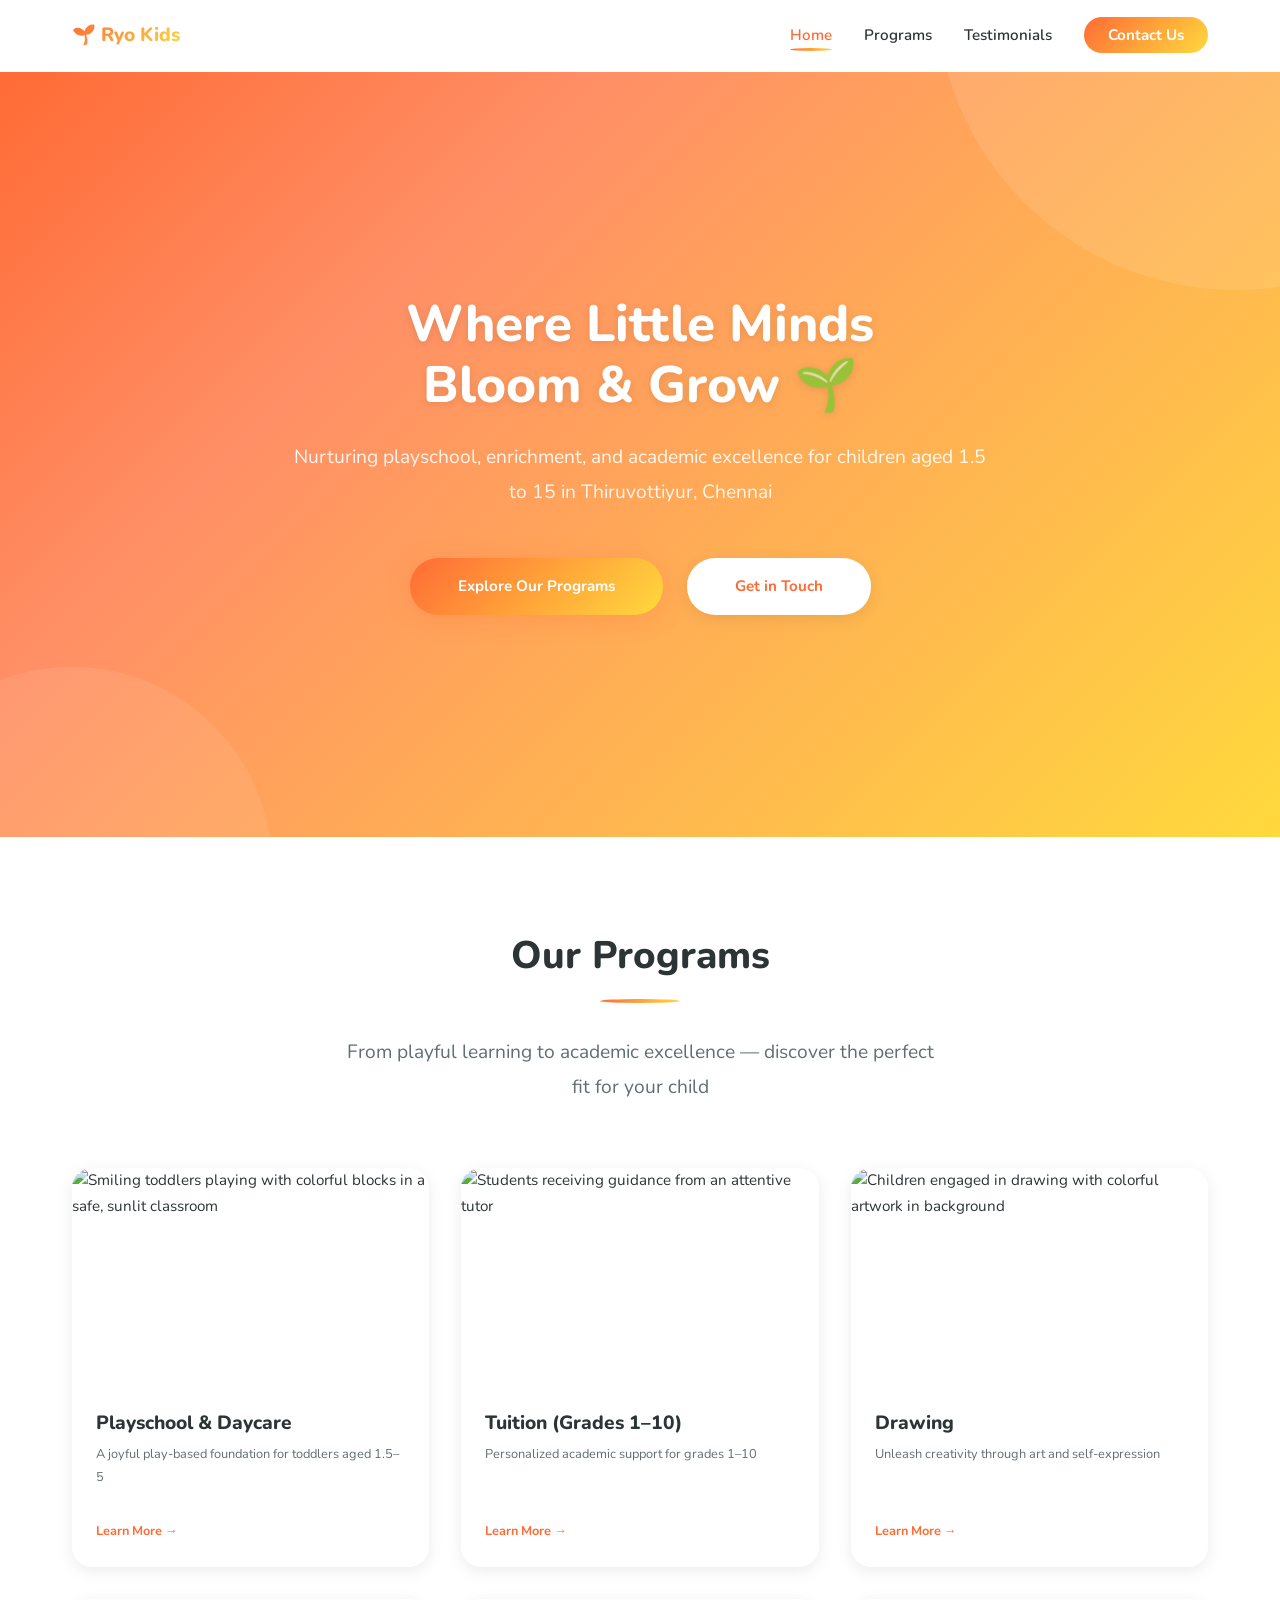
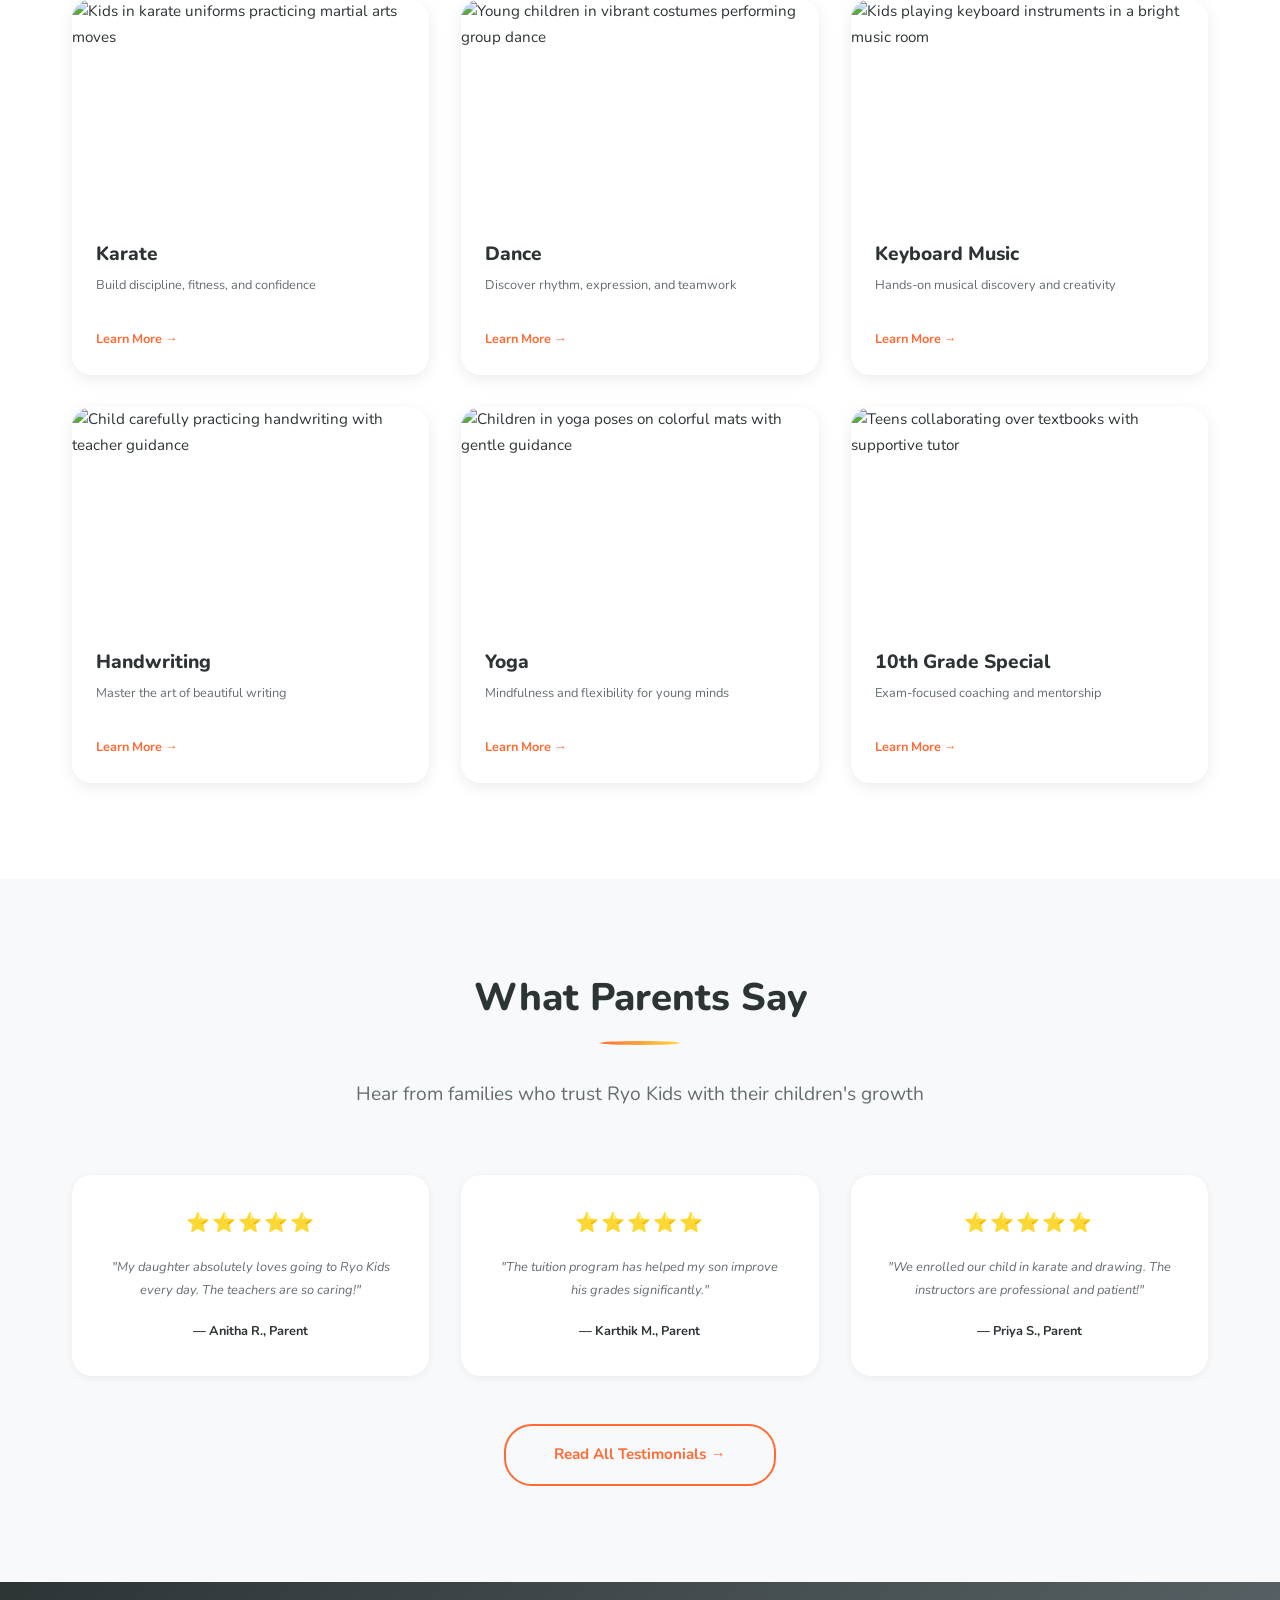
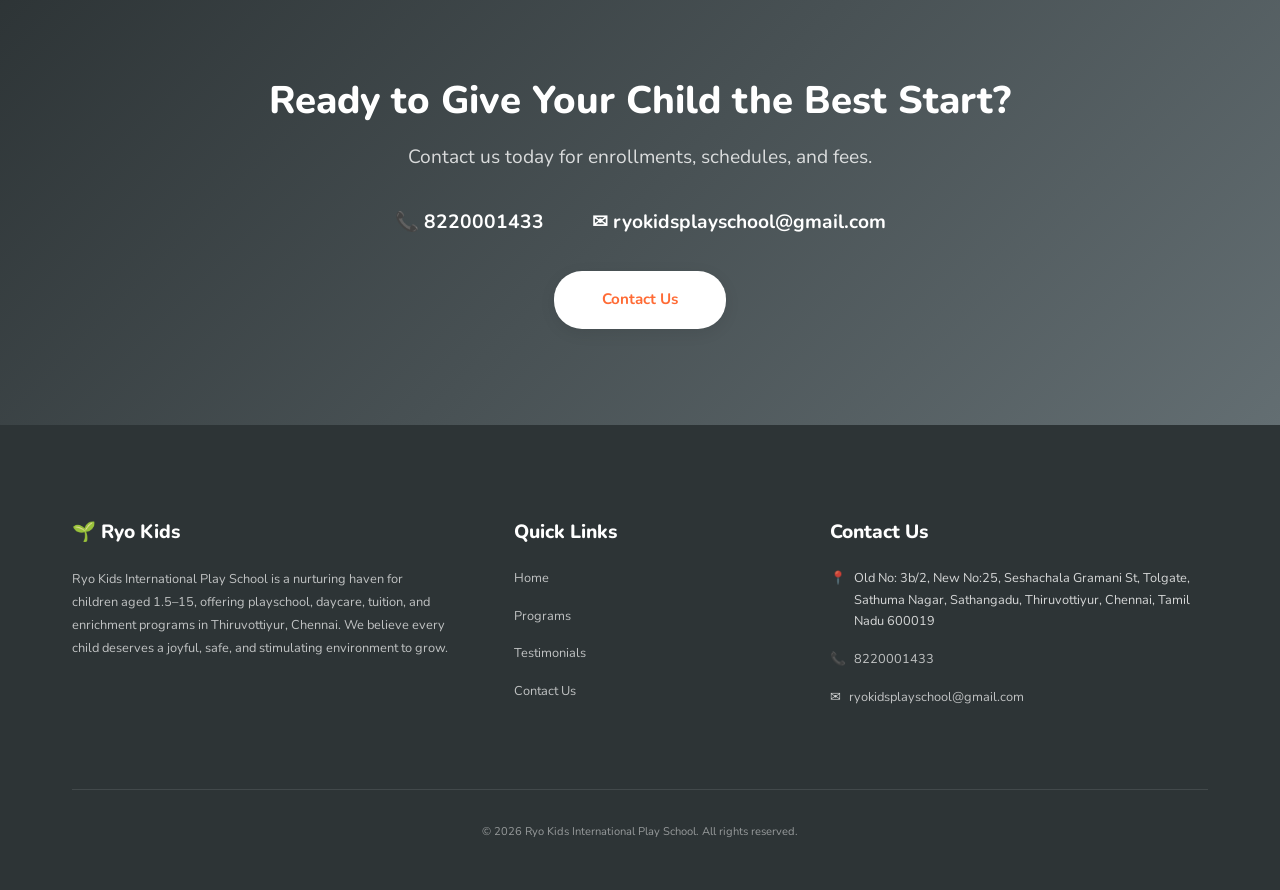
==== index.html @ 6f573a0b "feat(phase-1): foundation and design system - index.css: complete design system with 40+ CSS variabl" ====
<!DOCTYPE html>
<html lang="en">
<head>
  <meta charset="UTF-8">
  <meta name="viewport" content="width=device-width, initial-scale=1.0">
  <title>Ryo Kids International Play School | Playschool & Enrichment Center Chennai</title>
  <meta name="description" content="Ryo Kids International Play School offers nurturing playschool, daycare, tuition, and extracurricular programs for children aged 1.5–15 in Thiruvottiyur, Chennai. Enroll today!">
  <meta name="keywords" content="playschool Chennai, daycare Thiruvottiyur, tuition Chennai, enrichment center Chennai, kids activities Chennai, karate for kids, dance classes Chennai, yoga for children">
  <meta name="author" content="Ryo Kids International Play School">
  <meta name="robots" content="index, follow">
  <link rel="canonical" href="http://ryokidsplayschool.com/">

  <!-- Open Graph -->
  <meta property="og:title" content="Ryo Kids International Play School | Playschool & Enrichment Center Chennai">
  <meta property="og:description" content="Nurturing playschool, daycare, tuition, and extracurricular programs for children aged 1.5–15 in Thiruvottiyur, Chennai.">
  <meta property="og:type" content="website">
  <meta property="og:url" content="http://ryokidsplayschool.com/">
  <meta property="og:image" content="http://ryokidsplayschool.com/images/playschool.webp">

  <!-- Twitter Card -->
  <meta name="twitter:card" content="summary_large_image">
  <meta name="twitter:title" content="Ryo Kids International Play School">
  <meta name="twitter:description" content="Playschool, daycare, tuition & enrichment programs in Thiruvottiyur, Chennai.">

  <!-- Google Fonts -->
  <link rel="preconnect" href="https://fonts.googleapis.com">
  <link rel="preconnect" href="https://fonts.gstatic.com" crossorigin>
  <link href="https://fonts.googleapis.com/css2?family=Nunito:wght@400;600;700;800&display=swap" rel="stylesheet">

  <!-- Favicon -->
  <link rel="icon" type="image/x-icon" href="images/favicon.ico">

  <!-- Styles -->
  <link rel="stylesheet" href="index.css">

  <!-- Google Analytics — Replace G-XXXXXXXXXX with your GA4 measurement ID -->
  <script async src="https://www.googletagmanager.com/gtag/js?id=G-XXXXXXXXXX"></script>
  <script>
    window.dataLayer = window.dataLayer || [];
    function gtag(){dataLayer.push(arguments);}
    gtag('js', new Date());
    gtag('config', 'G-XXXXXXXXXX');
  </script>
</head>
<body>
  <!-- Header -->
  <header class="header" id="header">
    <nav class="nav container" aria-label="Main navigation">
      <a class="nav-logo" href="index.html">
        <span class="logo-text">🌱 Ryo Kids</span>
      </a>
      <ul class="nav-links" id="nav-links">
        <li><a href="index.html" class="active">Home</a></li>
        <li><a href="programs.html">Programs</a></li>
        <li><a href="testimonials.html">Testimonials</a></li>
        <li><a href="contact.html" class="nav-cta">Contact Us</a></li>
      </ul>
      <button class="nav-toggle" id="nav-toggle" aria-label="Toggle navigation" aria-expanded="false">☰</button>
    </nav>
    <div class="nav-overlay" id="nav-overlay"></div>
  </header>

  <main>
    <!-- Hero Section -->
    <section class="hero" id="hero">
      <div class="container hero-content">
        <h1>Where Little Minds<br>Bloom & Grow 🌱</h1>
        <p>Nurturing playschool, enrichment, and academic excellence for children aged 1.5 to 15 in Thiruvottiyur, Chennai</p>
        <div class="hero-buttons">
          <a class="btn-primary" href="programs.html" id="hero-cta-programs">Explore Our Programs</a>
          <a class="btn-white" href="contact.html" id="hero-cta-contact">Get in Touch</a>
        </div>
      </div>
    </section>

    <!-- Programs Overview Grid -->
    <section class="section" id="programs-overview">
      <div class="container">
        <h2 class="section-title">Our Programs</h2>
        <p class="section-subtitle">From playful learning to academic excellence — discover the perfect fit for your child</p>

        <div class="programs-grid">
          <!-- Card 1: Playschool & Daycare -->
          <a class="program-card card animate-in" href="programs.html#playschool" id="card-playschool">
            <img src="images/playschool.webp" alt="Smiling toddlers playing with colorful blocks in a safe, sunlit classroom" loading="lazy">
            <div class="program-card-content">
              <h3>Playschool & Daycare</h3>
              <p>A joyful play-based foundation for toddlers aged 1.5–5</p>
              <span class="card-link">Learn More →</span>
            </div>
          </a>

          <!-- Card 2: Tuition -->
          <a class="program-card card animate-in" href="programs.html#tuition" id="card-tuition">
            <img src="images/tuition.webp" alt="Students receiving guidance from an attentive tutor" loading="lazy">
            <div class="program-card-content">
              <h3>Tuition (Grades 1–10)</h3>
              <p>Personalized academic support for grades 1–10</p>
              <span class="card-link">Learn More →</span>
            </div>
          </a>

          <!-- Card 3: Drawing -->
          <a class="program-card card animate-in" href="programs.html#drawing" id="card-drawing">
            <img src="images/drawing.webp" alt="Children engaged in drawing with colorful artwork in background" loading="lazy">
            <div class="program-card-content">
              <h3>Drawing</h3>
              <p>Unleash creativity through art and self-expression</p>
              <span class="card-link">Learn More →</span>
            </div>
          </a>

          <!-- Card 4: Karate -->
          <a class="program-card card animate-in" href="programs.html#karate" id="card-karate">
            <img src="images/karate.webp" alt="Kids in karate uniforms practicing martial arts moves" loading="lazy">
            <div class="program-card-content">
              <h3>Karate</h3>
              <p>Build discipline, fitness, and confidence</p>
              <span class="card-link">Learn More →</span>
            </div>
          </a>

          <!-- Card 5: Dance -->
          <a class="program-card card animate-in" href="programs.html#dance" id="card-dance">
            <img src="images/dance.webp" alt="Young children in vibrant costumes performing group dance" loading="lazy">
            <div class="program-card-content">
              <h3>Dance</h3>
              <p>Discover rhythm, expression, and teamwork</p>
              <span class="card-link">Learn More →</span>
            </div>
          </a>

          <!-- Card 6: Keyboard Music -->
          <a class="program-card card animate-in" href="programs.html#keyboard" id="card-keyboard">
            <img src="images/keyboard.webp" alt="Kids playing keyboard instruments in a bright music room" loading="lazy">
            <div class="program-card-content">
              <h3>Keyboard Music</h3>
              <p>Hands-on musical discovery and creativity</p>
              <span class="card-link">Learn More →</span>
            </div>
          </a>

          <!-- Card 7: Handwriting -->
          <a class="program-card card animate-in" href="programs.html#handwriting" id="card-handwriting">
            <img src="images/handwriting.webp" alt="Child carefully practicing handwriting with teacher guidance" loading="lazy">
            <div class="program-card-content">
              <h3>Handwriting</h3>
              <p>Master the art of beautiful writing</p>
              <span class="card-link">Learn More →</span>
            </div>
          </a>

          <!-- Card 8: Yoga -->
          <a class="program-card card animate-in" href="programs.html#yoga" id="card-yoga">
            <img src="images/yoga.webp" alt="Children in yoga poses on colorful mats with gentle guidance" loading="lazy">
            <div class="program-card-content">
              <h3>Yoga</h3>
              <p>Mindfulness and flexibility for young minds</p>
              <span class="card-link">Learn More →</span>
            </div>
          </a>

          <!-- Card 9: 10th Grade Special -->
          <a class="program-card card animate-in" href="programs.html#tenth-grade" id="card-tenth-grade">
            <img src="images/tenth_grade.webp" alt="Teens collaborating over textbooks with supportive tutor" loading="lazy">
            <div class="program-card-content">
              <h3>10th Grade Special</h3>
              <p>Exam-focused coaching and mentorship</p>
              <span class="card-link">Learn More →</span>
            </div>
          </a>
        </div>
      </div>
    </section>

    <!-- Testimonial Teaser -->
    <section class="section testimonial-teaser" id="testimonial-teaser">
      <div class="container">
        <h2 class="section-title">What Parents Say</h2>
        <p class="section-subtitle">Hear from families who trust Ryo Kids with their children's growth</p>

        <div class="testimonial-teaser-grid">
          <div class="teaser-card animate-in">
            <div class="testimonial-stars">⭐⭐⭐⭐⭐</div>
            <p>"My daughter absolutely loves going to Ryo Kids every day. The teachers are so caring!"</p>
            <strong>— Anitha R., Parent</strong>
          </div>

          <div class="teaser-card animate-in">
            <div class="testimonial-stars">⭐⭐⭐⭐⭐</div>
            <p>"The tuition program has helped my son improve his grades significantly."</p>
            <strong>— Karthik M., Parent</strong>
          </div>

          <div class="teaser-card animate-in">
            <div class="testimonial-stars">⭐⭐⭐⭐⭐</div>
            <p>"We enrolled our child in karate and drawing. The instructors are professional and patient!"</p>
            <strong>— Priya S., Parent</strong>
          </div>
        </div>

        <div class="text-center">
          <a class="btn-secondary" href="testimonials.html" id="testimonials-cta">Read All Testimonials →</a>
        </div>
      </div>
    </section>

    <!-- Contact CTA Strip -->
    <section class="section contact-cta" id="contact-cta">
      <div class="container">
        <h2>Ready to Give Your Child the Best Start?</h2>
        <p>Contact us today for enrollments, schedules, and fees.</p>
        <div class="contact-cta-links">
          <a href="tel:8220001433" id="cta-phone">📞 8220001433</a>
          <a href="mailto:ryokidsplayschool@gmail.com" id="cta-email">✉ ryokidsplayschool@gmail.com</a>
        </div>
        <a class="btn-white" href="contact.html" id="cta-contact-btn">Contact Us</a>
      </div>
    </section>
  </main>

  <!-- Footer -->
  <footer class="footer" id="footer">
    <div class="container">
      <div class="footer-grid">
        <!-- About -->
        <div>
          <h4>🌱 Ryo Kids</h4>
          <p>Ryo Kids International Play School is a nurturing haven for children aged 1.5–15, offering playschool, daycare, tuition, and enrichment programs in Thiruvottiyur, Chennai. We believe every child deserves a joyful, safe, and stimulating environment to grow.</p>
        </div>

        <!-- Quick Links -->
        <div>
          <h4>Quick Links</h4>
          <div class="footer-links">
            <a href="index.html">Home</a>
            <a href="programs.html">Programs</a>
            <a href="testimonials.html">Testimonials</a>
            <a href="contact.html">Contact Us</a>
          </div>
        </div>

        <!-- Contact Info -->
        <div>
          <h4>Contact Us</h4>
          <div class="footer-contact-item">
            <span>📍</span>
            <span>Old No: 3b/2, New No:25, Seshachala Gramani St, Tolgate, Sathuma Nagar, Sathangadu, Thiruvottiyur, Chennai, Tamil Nadu 600019</span>
          </div>
          <div class="footer-contact-item">
            <span>📞</span>
            <a href="tel:8220001433">8220001433</a>
          </div>
          <div class="footer-contact-item">
            <span>✉</span>
            <a href="mailto:ryokidsplayschool@gmail.com">ryokidsplayschool@gmail.com</a>
          </div>
        </div>
      </div>

      <div class="footer-bottom">
        <p>© 2026 Ryo Kids International Play School. All rights reserved.</p>
      </div>
    </div>
  </footer>

  <!-- Back to Top -->
  <button class="back-to-top" id="back-to-top" aria-label="Back to top">↑</button>

  <!-- Scripts -->
  <script src="script.js"></script>
</body>
</html>
---- index.css ----
/* ============================================
   RYO KIDS INTERNATIONAL PLAY SCHOOL
   Design System & Global Styles
   ============================================ */

/* ---------- CSS Reset ---------- */
*, *::before, *::after {
  box-sizing: border-box;
  margin: 0;
  padding: 0;
}

html {
  scroll-behavior: smooth;
  scroll-padding-top: 80px;
}

/* ---------- Design Tokens ---------- */
:root {
  /* Primary Colors */
  --color-primary: #FF6B35;
  --color-primary-dark: #E55A2B;
  --color-primary-light: #FF8F66;
  --color-secondary: #4ECDC4;
  --color-secondary-dark: #3DBDB5;
  --color-secondary-light: #7EDDD7;
  --color-accent: #7B68EE;
  --color-accent-light: #9D8FF2;

  /* Supporting Colors */
  --color-yellow: #FFD93D;
  --color-yellow-light: #FFF3B0;
  --color-green: #2ECC71;
  --color-green-light: #A3E4C1;
  --color-pink: #FF6B8A;
  --color-pink-light: #FFB3C6;

  /* Neutrals */
  --color-dark: #2D3436;
  --color-dark-soft: #636E72;
  --color-gray: #B2BEC3;
  --color-gray-light: #DFE6E9;
  --color-light: #F8F9FA;
  --color-white: #FFFFFF;

  /* Gradients */
  --gradient-primary: linear-gradient(135deg, #FF6B35 0%, #FFD93D 100%);
  --gradient-secondary: linear-gradient(135deg, #4ECDC4 0%, #7B68EE 100%);
  --gradient-hero: linear-gradient(135deg, #FF6B35 0%, #FF8F66 30%, #FFD93D 100%);
  --gradient-cta: linear-gradient(135deg, #4ECDC4 0%, #2ECC71 100%);
  --gradient-dark: linear-gradient(135deg, #2D3436 0%, #636E72 100%);

  /* Typography */
  --font-primary: 'Nunito', sans-serif;
  --fs-xs: clamp(0.7rem, 0.8vw, 0.8rem);
  --fs-sm: clamp(0.8rem, 0.9vw, 0.9rem);
  --fs-base: clamp(0.95rem, 1vw, 1.05rem);
  --fs-md: clamp(1.05rem, 1.15vw, 1.15rem);
  --fs-lg: clamp(1.2rem, 1.5vw, 1.35rem);
  --fs-xl: clamp(1.4rem, 2vw, 1.75rem);
  --fs-2xl: clamp(1.75rem, 2.5vw, 2.25rem);
  --fs-3xl: clamp(2rem, 3vw, 2.75rem);
  --fs-4xl: clamp(2.5rem, 4vw, 3.5rem);

  /* Spacing */
  --space-xs: 0.25rem;
  --space-sm: 0.5rem;
  --space-md: 1rem;
  --space-lg: 1.5rem;
  --space-xl: 2rem;
  --space-2xl: 3rem;
  --space-3xl: 4rem;
  --space-4xl: 6rem;

  /* Border Radius */
  --radius-sm: 6px;
  --radius-md: 12px;
  --radius-lg: 20px;
  --radius-xl: 28px;
  --radius-full: 50%;

  /* Shadows */
  --shadow-sm: 0 2px 8px rgba(0,0,0,0.06);
  --shadow-md: 0 4px 16px rgba(0,0,0,0.08);
  --shadow-lg: 0 8px 32px rgba(0,0,0,0.1);
  --shadow-xl: 0 16px 48px rgba(0,0,0,0.12);
  --shadow-glow: 0 4px 24px rgba(255,107,53,0.25);

  /* Transitions */
  --transition-fast: 0.2s ease;
  --transition-normal: 0.3s ease;
  --transition-slow: 0.5s ease;
  --transition-bounce: 0.4s cubic-bezier(0.34, 1.56, 0.64, 1);

  /* Layout */
  --max-width: 1200px;
  --header-height: 72px;
}

/* ---------- Base Styles ---------- */
body {
  font-family: var(--font-primary);
  font-size: var(--fs-base);
  color: var(--color-dark);
  background-color: var(--color-white);
  line-height: 1.7;
  -webkit-font-smoothing: antialiased;
  -moz-osx-font-smoothing: grayscale;
  overflow-x: hidden;
}

h1, h2, h3, h4, h5, h6 {
  font-weight: 800;
  line-height: 1.2;
  color: var(--color-dark);
  margin-bottom: var(--space-md);
}

h1 { font-size: var(--fs-4xl); }
h2 { font-size: var(--fs-3xl); }
h3 { font-size: var(--fs-2xl); }
h4 { font-size: var(--fs-xl); }
h5 { font-size: var(--fs-lg); }
h6 { font-size: var(--fs-md); }

p {
  margin-bottom: var(--space-md);
  color: var(--color-dark-soft);
  line-height: 1.8;
}

a {
  color: var(--color-primary);
  text-decoration: none;
  transition: color var(--transition-fast);
}

a:hover {
  color: var(--color-primary-dark);
}

img {
  max-width: 100%;
  height: auto;
  display: block;
}

ul, ol {
  list-style: none;
}

/* ---------- Layout Utilities ---------- */
.container {
  max-width: var(--max-width);
  margin: 0 auto;
  padding: 0 var(--space-xl);
}

.section {
  padding: var(--space-4xl) 0;
}

.section-alt {
  background-color: var(--color-light);
}

.grid {
  display: grid;
  gap: var(--space-xl);
}

.flex-center {
  display: flex;
  align-items: center;
  justify-content: center;
}

.flex-between {
  display: flex;
  align-items: center;
  justify-content: space-between;
}

.flex-column {
  display: flex;
  flex-direction: column;
}

.text-center {
  text-align: center;
}

/* ---------- Section Title ---------- */
.section-title {
  font-size: var(--fs-3xl);
  text-align: center;
  margin-bottom: var(--space-3xl);
  position: relative;
  padding-bottom: var(--space-lg);
}

.section-title::after {
  content: '';
  position: absolute;
  bottom: 0;
  left: 50%;
  transform: translateX(-50%);
  width: 80px;
  height: 4px;
  background: var(--gradient-primary);
  border-radius: var(--radius-full);
}

.section-subtitle {
  text-align: center;
  font-size: var(--fs-lg);
  color: var(--color-dark-soft);
  max-width: 600px;
  margin: calc(-1 * var(--space-xl)) auto var(--space-3xl);
}

/* ---------- Buttons ---------- */
.btn-primary {
  display: inline-flex;
  align-items: center;
  gap: var(--space-sm);
  padding: var(--space-md) var(--space-2xl);
  background: var(--gradient-primary);
  color: var(--color-white);
  font-family: var(--font-primary);
  font-size: var(--fs-base);
  font-weight: 700;
  border: none;
  border-radius: var(--radius-xl);
  cursor: pointer;
  transition: all var(--transition-normal);
  box-shadow: var(--shadow-glow);
  text-decoration: none;
}

.btn-primary:hover {
  transform: translateY(-2px);
  box-shadow: 0 8px 32px rgba(255,107,53,0.35);
  color: var(--color-white);
}

.btn-primary:active {
  transform: translateY(0);
}

.btn-secondary {
  display: inline-flex;
  align-items: center;
  gap: var(--space-sm);
  padding: var(--space-md) var(--space-2xl);
  background: transparent;
  color: var(--color-primary);
  font-family: var(--font-primary);
  font-size: var(--fs-base);
  font-weight: 700;
  border: 2px solid var(--color-primary);
  border-radius: var(--radius-xl);
  cursor: pointer;
  transition: all var(--transition-normal);
  text-decoration: none;
}

.btn-secondary:hover {
  background: var(--color-primary);
  color: var(--color-white);
  transform: translateY(-2px);
}

.btn-white {
  display: inline-flex;
  align-items: center;
  gap: var(--space-sm);
  padding: var(--space-md) var(--space-2xl);
  background: var(--color-white);
  color: var(--color-primary);
  font-family: var(--font-primary);
  font-size: var(--fs-base);
  font-weight: 700;
  border: none;
  border-radius: var(--radius-xl);
  cursor: pointer;
  transition: all var(--transition-normal);
  box-shadow: var(--shadow-md);
  text-decoration: none;
}

.btn-white:hover {
  transform: translateY(-2px);
  box-shadow: var(--shadow-lg);
  color: var(--color-primary-dark);
}

/* ---------- Cards ---------- */
.card {
  background: var(--color-white);
  border-radius: var(--radius-lg);
  box-shadow: var(--shadow-md);
  overflow: hidden;
  transition: all var(--transition-normal);
}

.card:hover {
  transform: translateY(-6px);
  box-shadow: var(--shadow-xl);
}

/* ---------- Header / Navbar ---------- */
.header {
  position: fixed;
  top: 0;
  left: 0;
  right: 0;
  height: var(--header-height);
  background: rgba(255,255,255,0.95);
  backdrop-filter: blur(12px);
  -webkit-backdrop-filter: blur(12px);
  z-index: 1000;
  transition: all var(--transition-normal);
  border-bottom: 1px solid transparent;
}

.header.scrolled {
  background: rgba(255,255,255,0.98);
  border-bottom: 1px solid var(--color-gray-light);
  box-shadow: var(--shadow-sm);
}

.nav {
  display: flex;
  align-items: center;
  justify-content: space-between;
  height: 100%;
}

.nav-logo {
  font-size: var(--fs-lg);
  font-weight: 800;
  color: var(--color-dark);
  text-decoration: none;
  display: flex;
  align-items: center;
  gap: var(--space-sm);
  transition: color var(--transition-fast);
}

.nav-logo:hover {
  color: var(--color-primary);
}

.nav-logo img {
  height: 44px;
  width: auto;
}

.nav-logo .logo-text {
  background: var(--gradient-primary);
  -webkit-background-clip: text;
  -webkit-text-fill-color: transparent;
  background-clip: text;
}

.nav-links {
  display: flex;
  align-items: center;
  gap: var(--space-xl);
}

.nav-links a {
  font-size: var(--fs-base);
  font-weight: 600;
  color: var(--color-dark);
  text-decoration: none;
  position: relative;
  padding: var(--space-xs) 0;
  transition: color var(--transition-fast);
}

.nav-links a::after {
  content: '';
  position: absolute;
  bottom: -2px;
  left: 0;
  width: 0;
  height: 3px;
  background: var(--gradient-primary);
  border-radius: var(--radius-full);
  transition: width var(--transition-normal);
}

.nav-links a:hover,
.nav-links a.active {
  color: var(--color-primary);
}

.nav-links a:hover::after,
.nav-links a.active::after {
  width: 100%;
}

.nav-cta {
  padding: var(--space-sm) var(--space-lg) !important;
  background: var(--gradient-primary);
  color: var(--color-white) !important;
  border-radius: var(--radius-xl);
  font-weight: 700 !important;
}

.nav-cta::after {
  display: none !important;
}

.nav-cta:hover {
  color: var(--color-white) !important;
  transform: translateY(-1px);
  box-shadow: var(--shadow-glow);
}

.nav-toggle {
  display: none;
  background: none;
  border: none;
  font-size: 1.8rem;
  color: var(--color-dark);
  cursor: pointer;
  padding: var(--space-sm);
  line-height: 1;
  z-index: 1001;
}

/* ---------- Hero Section ---------- */
.hero {
  margin-top: var(--header-height);
  min-height: 85vh;
  display: flex;
  align-items: center;
  position: relative;
  overflow: hidden;
  background: var(--gradient-hero);
}

.hero::before {
  content: '';
  position: absolute;
  top: -50%;
  right: -20%;
  width: 600px;
  height: 600px;
  border-radius: 50%;
  background: rgba(255,255,255,0.1);
  animation: float 8s ease-in-out infinite;
}

.hero::after {
  content: '';
  position: absolute;
  bottom: -30%;
  left: -10%;
  width: 400px;
  height: 400px;
  border-radius: 50%;
  background: rgba(255,255,255,0.08);
  animation: float 6s ease-in-out infinite reverse;
}

.hero-content {
  position: relative;
  z-index: 1;
  text-align: center;
  padding: var(--space-4xl) 0;
}

.hero h1 {
  color: var(--color-white);
  margin-bottom: var(--space-lg);
  text-shadow: 0 2px 8px rgba(0,0,0,0.1);
}

.hero p {
  color: rgba(255,255,255,0.9);
  font-size: var(--fs-lg);
  max-width: 700px;
  margin: 0 auto var(--space-2xl);
}

.hero-buttons {
  display: flex;
  gap: var(--space-lg);
  justify-content: center;
  flex-wrap: wrap;
}

/* ---------- Programs Grid (Homepage) ---------- */
.programs-grid {
  display: grid;
  grid-template-columns: repeat(3, 1fr);
  gap: var(--space-xl);
}

.program-card {
  text-decoration: none;
  color: inherit;
  display: flex;
  flex-direction: column;
}

.program-card:hover {
  color: inherit;
}

.program-card img {
  width: 100%;
  height: 220px;
  object-fit: cover;
  transition: transform var(--transition-normal);
}

.program-card:hover img {
  transform: scale(1.05);
}

.program-card-content {
  padding: var(--space-lg);
  flex: 1;
  display: flex;
  flex-direction: column;
}

.program-card h3 {
  font-size: var(--fs-lg);
  margin-bottom: var(--space-sm);
  color: var(--color-dark);
}

.program-card p {
  font-size: var(--fs-sm);
  color: var(--color-dark-soft);
  flex: 1;
}

.card-link {
  color: var(--color-primary);
  font-weight: 700;
  font-size: var(--fs-sm);
  display: inline-flex;
  align-items: center;
  gap: var(--space-xs);
  margin-top: var(--space-md);
  transition: gap var(--transition-fast);
}

.program-card:hover .card-link {
  gap: var(--space-sm);
}

/* ---------- Programs Page - Alternating Sections ---------- */
.program-section {
  display: grid;
  grid-template-columns: 1fr 1fr;
  gap: var(--space-3xl);
  align-items: center;
  padding: var(--space-4xl) 0;
}

.program-section:nth-child(even) .program-section-image {
  order: 2;
}

.program-section:nth-child(even) .program-section-content {
  order: 1;
}

.program-section-image {
  border-radius: var(--radius-lg);
  overflow: hidden;
  box-shadow: var(--shadow-lg);
  position: relative;
}

.program-section-image img {
  width: 100%;
  height: 400px;
  object-fit: cover;
  transition: transform var(--transition-slow);
}

.program-section:hover .program-section-image img {
  transform: scale(1.03);
}

.program-section-image::after {
  content: '';
  position: absolute;
  inset: 0;
  background: linear-gradient(to bottom, transparent 60%, rgba(0,0,0,0.15));
  pointer-events: none;
}

.program-section-content h2 {
  font-size: var(--fs-2xl);
  margin-bottom: var(--space-md);
  color: var(--color-dark);
}

.program-section-content .program-meta {
  display: flex;
  flex-wrap: wrap;
  gap: var(--space-md);
  margin-bottom: var(--space-lg);
}

.program-meta-item {
  display: inline-flex;
  align-items: center;
  gap: var(--space-xs);
  padding: var(--space-xs) var(--space-md);
  background: var(--color-light);
  border-radius: var(--radius-xl);
  font-size: var(--fs-sm);
  font-weight: 600;
  color: var(--color-dark-soft);
}

.program-section-content p {
  font-size: var(--fs-base);
  line-height: 1.8;
  color: var(--color-dark-soft);
  margin-bottom: var(--space-lg);
}

.program-section-content .btn-primary {
  align-self: flex-start;
}

/* Program section divider */
.program-section + .program-section {
  border-top: 1px solid var(--color-gray-light);
}

/* ---------- Quick Nav (Programs Page) ---------- */
.quick-nav {
  position: sticky;
  top: var(--header-height);
  background: var(--color-white);
  border-bottom: 1px solid var(--color-gray-light);
  z-index: 99;
  overflow-x: auto;
  -webkit-overflow-scrolling: touch;
  scrollbar-width: none;
}

.quick-nav::-webkit-scrollbar {
  display: none;
}

.quick-nav-links {
  display: flex;
  gap: var(--space-xs);
  padding: var(--space-md) var(--space-xl);
  max-width: var(--max-width);
  margin: 0 auto;
  white-space: nowrap;
}

.quick-nav-links a {
  padding: var(--space-sm) var(--space-lg);
  border-radius: var(--radius-xl);
  font-size: var(--fs-sm);
  font-weight: 600;
  color: var(--color-dark-soft);
  text-decoration: none;
  transition: all var(--transition-fast);
  flex-shrink: 0;
}

.quick-nav-links a:hover,
.quick-nav-links a.active {
  background: var(--color-primary);
  color: var(--color-white);
}

/* ---------- Testimonials Grid ---------- */
.testimonials-grid {
  display: grid;
  grid-template-columns: repeat(3, 1fr);
  gap: var(--space-xl);
}

.testimonial-card {
  padding: var(--space-2xl);
  position: relative;
  border-left: 4px solid var(--color-primary);
}

.testimonial-card:nth-child(2) { border-left-color: var(--color-secondary); }
.testimonial-card:nth-child(3) { border-left-color: var(--color-accent); }
.testimonial-card:nth-child(4) { border-left-color: var(--color-green); }
.testimonial-card:nth-child(5) { border-left-color: var(--color-yellow); }
.testimonial-card:nth-child(6) { border-left-color: var(--color-pink); }

.testimonial-quote-mark {
  font-size: 4rem;
  line-height: 1;
  color: var(--color-gray-light);
  font-family: Georgia, serif;
  margin-bottom: var(--space-sm);
}

.testimonial-stars {
  color: var(--color-yellow);
  font-size: var(--fs-lg);
  margin-bottom: var(--space-md);
  letter-spacing: 2px;
}

.testimonial-text {
  font-size: var(--fs-base);
  line-height: 1.8;
  color: var(--color-dark-soft);
  font-style: italic;
  margin-bottom: var(--space-lg);
}

.testimonial-author {
  display: flex;
  align-items: center;
  gap: var(--space-md);
}

.testimonial-avatar {
  width: 48px;
  height: 48px;
  border-radius: var(--radius-full);
  display: flex;
  align-items: center;
  justify-content: center;
  font-weight: 800;
  font-size: var(--fs-sm);
  color: var(--color-white);
  flex-shrink: 0;
}

.testimonial-card:nth-child(1) .testimonial-avatar { background: var(--color-primary); }
.testimonial-card:nth-child(2) .testimonial-avatar { background: var(--color-secondary); }
.testimonial-card:nth-child(3) .testimonial-avatar { background: var(--color-accent); }
.testimonial-card:nth-child(4) .testimonial-avatar { background: var(--color-green); }
.testimonial-card:nth-child(5) .testimonial-avatar { background: var(--color-yellow); color: var(--color-dark); }
.testimonial-card:nth-child(6) .testimonial-avatar { background: var(--color-pink); }

.testimonial-name {
  font-weight: 700;
  color: var(--color-dark);
  font-size: var(--fs-base);
}

.testimonial-context {
  font-size: var(--fs-sm);
  color: var(--color-dark-soft);
}

/* ---------- Contact Page ---------- */
.contact-layout {
  display: grid;
  grid-template-columns: 1.2fr 1fr;
  gap: var(--space-3xl);
}

.contact-form {
  display: flex;
  flex-direction: column;
  gap: var(--space-lg);
}

.form-group {
  display: flex;
  flex-direction: column;
  gap: var(--space-sm);
}

.form-group label {
  font-weight: 700;
  font-size: var(--fs-sm);
  color: var(--color-dark);
}

.form-group input,
.form-group textarea,
.form-group select {
  padding: var(--space-md) var(--space-lg);
  border: 2px solid var(--color-gray-light);
  border-radius: var(--radius-md);
  font-family: var(--font-primary);
  font-size: var(--fs-base);
  color: var(--color-dark);
  transition: border-color var(--transition-fast), box-shadow var(--transition-fast);
  background: var(--color-white);
  width: 100%;
}

.form-group input:focus,
.form-group textarea:focus,
.form-group select:focus {
  outline: none;
  border-color: var(--color-primary);
  box-shadow: 0 0 0 4px rgba(255,107,53,0.1);
}

.form-group input.error,
.form-group textarea.error {
  border-color: #e74c3c;
  box-shadow: 0 0 0 4px rgba(231,76,60,0.1);
}

.form-error-text {
  font-size: var(--fs-xs);
  color: #e74c3c;
  display: none;
}

.form-group input.error ~ .form-error-text,
.form-group textarea.error ~ .form-error-text {
  display: block;
}

.form-message {
  padding: var(--space-md) var(--space-lg);
  border-radius: var(--radius-md);
  font-weight: 600;
  font-size: var(--fs-sm);
}

.form-message.success {
  background: var(--color-green-light);
  color: #1a7a42;
  border: 1px solid var(--color-green);
}

.form-message.error {
  background: #ffeaea;
  color: #c0392b;
  border: 1px solid #e74c3c;
}

/* Contact Info Sidebar */
.contact-info-card {
  background: var(--color-light);
  border-radius: var(--radius-lg);
  padding: var(--space-2xl);
}

.contact-info-card h3 {
  font-size: var(--fs-xl);
  margin-bottom: var(--space-xl);
}

.contact-info-item {
  display: flex;
  align-items: flex-start;
  gap: var(--space-md);
  margin-bottom: var(--space-lg);
}

.contact-info-icon {
  width: 44px;
  height: 44px;
  border-radius: var(--radius-md);
  display: flex;
  align-items: center;
  justify-content: center;
  font-size: 1.3rem;
  flex-shrink: 0;
  background: var(--color-white);
  box-shadow: var(--shadow-sm);
}

.contact-info-item a {
  color: var(--color-dark);
  font-weight: 600;
  transition: color var(--transition-fast);
}

.contact-info-item a:hover {
  color: var(--color-primary);
}

.contact-info-label {
  font-size: var(--fs-xs);
  color: var(--color-dark-soft);
  font-weight: 600;
  text-transform: uppercase;
  letter-spacing: 0.5px;
  margin-bottom: var(--space-xs);
}

.office-hours {
  margin-top: var(--space-xl);
  padding-top: var(--space-xl);
  border-top: 1px solid var(--color-gray-light);
}

.office-hours h4 {
  font-size: var(--fs-md);
  margin-bottom: var(--space-md);
}

.office-hours-item {
  display: flex;
  justify-content: space-between;
  padding: var(--space-sm) 0;
  font-size: var(--fs-sm);
  color: var(--color-dark-soft);
}

/* Map Section */
.map-section {
  margin-top: var(--space-3xl);
}

.map-container {
  border-radius: var(--radius-lg);
  overflow: hidden;
  box-shadow: var(--shadow-lg);
  border: 3px solid var(--color-gray-light);
}

.map-container iframe {
  width: 100%;
  height: 400px;
  display: block;
}

/* ---------- Contact CTA Strip ---------- */
.contact-cta {
  background: var(--gradient-dark);
  color: var(--color-white);
  text-align: center;
}

.contact-cta h2 {
  color: var(--color-white);
  margin-bottom: var(--space-md);
}

.contact-cta p {
  color: rgba(255,255,255,0.8);
  font-size: var(--fs-lg);
  margin-bottom: var(--space-xl);
}

.contact-cta-links {
  display: flex;
  justify-content: center;
  gap: var(--space-2xl);
  margin-bottom: var(--space-xl);
  flex-wrap: wrap;
}

.contact-cta-links a {
  color: var(--color-white);
  font-size: var(--fs-lg);
  font-weight: 700;
  display: flex;
  align-items: center;
  gap: var(--space-sm);
  transition: all var(--transition-fast);
  text-decoration: none;
}

.contact-cta-links a:hover {
  color: var(--color-yellow);
  transform: translateY(-2px);
}

/* ---------- Testimonial Teaser (Homepage) ---------- */
.testimonial-teaser {
  background: var(--color-light);
}

.testimonial-teaser-grid {
  display: grid;
  grid-template-columns: repeat(3, 1fr);
  gap: var(--space-xl);
  margin-bottom: var(--space-2xl);
}

.teaser-card {
  background: var(--color-white);
  padding: var(--space-xl);
  border-radius: var(--radius-lg);
  box-shadow: var(--shadow-sm);
  text-align: center;
  transition: all var(--transition-normal);
}

.teaser-card:hover {
  box-shadow: var(--shadow-md);
  transform: translateY(-4px);
}

.teaser-card .testimonial-stars {
  margin-bottom: var(--space-md);
}

.teaser-card p {
  font-style: italic;
  font-size: var(--fs-sm);
  color: var(--color-dark-soft);
  margin-bottom: var(--space-md);
}

.teaser-card strong {
  color: var(--color-dark);
  font-size: var(--fs-sm);
}

/* ---------- Page Hero (Inner Pages) ---------- */
.page-hero {
  margin-top: var(--header-height);
  padding: var(--space-4xl) 0 var(--space-3xl);
  background: var(--gradient-hero);
  text-align: center;
}

.page-hero h1 {
  color: var(--color-white);
  margin-bottom: var(--space-md);
}

.page-hero p {
  color: rgba(255,255,255,0.9);
  font-size: var(--fs-lg);
  max-width: 600px;
  margin: 0 auto;
}

/* ---------- Footer ---------- */
.footer {
  background: var(--color-dark);
  color: rgba(255,255,255,0.8);
  padding: var(--space-4xl) 0 var(--space-xl);
}

.footer-grid {
  display: grid;
  grid-template-columns: 1.5fr 1fr 1.5fr;
  gap: var(--space-3xl);
  margin-bottom: var(--space-3xl);
}

.footer h4 {
  color: var(--color-white);
  margin-bottom: var(--space-lg);
  font-size: var(--fs-lg);
}

.footer p {
  color: rgba(255,255,255,0.7);
  font-size: var(--fs-sm);
  line-height: 1.8;
}

.footer-links {
  display: flex;
  flex-direction: column;
  gap: var(--space-md);
}

.footer-links a {
  color: rgba(255,255,255,0.7);
  font-size: var(--fs-sm);
  transition: all var(--transition-fast);
  text-decoration: none;
}

.footer-links a:hover {
  color: var(--color-primary);
  padding-left: var(--space-sm);
}

.footer-contact-item {
  display: flex;
  align-items: flex-start;
  gap: var(--space-sm);
  margin-bottom: var(--space-md);
  font-size: var(--fs-sm);
}

.footer-contact-item a {
  color: rgba(255,255,255,0.7);
  text-decoration: none;
  transition: color var(--transition-fast);
}

.footer-contact-item a:hover {
  color: var(--color-primary);
}

.footer-bottom {
  border-top: 1px solid rgba(255,255,255,0.1);
  padding-top: var(--space-xl);
  text-align: center;
}

.footer-bottom p {
  font-size: var(--fs-xs);
  color: rgba(255,255,255,0.5);
}

/* ---------- Back to Top ---------- */
.back-to-top {
  position: fixed;
  bottom: 2rem;
  right: 2rem;
  width: 48px;
  height: 48px;
  border-radius: var(--radius-full);
  background: var(--gradient-primary);
  color: var(--color-white);
  border: none;
  font-size: 1.4rem;
  cursor: pointer;
  opacity: 0;
  visibility: hidden;
  transform: translateY(20px);
  transition: all var(--transition-normal);
  box-shadow: var(--shadow-lg);
  z-index: 99;
  display: flex;
  align-items: center;
  justify-content: center;
}

.back-to-top.visible {
  opacity: 1;
  visibility: visible;
  transform: translateY(0);
}

.back-to-top:hover {
  transform: translateY(-4px);
  box-shadow: var(--shadow-xl);
}

/* ---------- Animations ---------- */
@keyframes fadeInUp {
  from {
    opacity: 0;
    transform: translateY(30px);
  }
  to {
    opacity: 1;
    transform: translateY(0);
  }
}

@keyframes float {
  0%, 100% { transform: translateY(0px); }
  50% { transform: translateY(-20px); }
}

@keyframes slideInLeft {
  from {
    opacity: 0;
    transform: translateX(-40px);
  }
  to {
    opacity: 1;
    transform: translateX(0);
  }
}

@keyframes slideInRight {
  from {
    opacity: 0;
    transform: translateX(40px);
  }
  to {
    opacity: 1;
    transform: translateX(0);
  }
}

.animate-in {
  opacity: 0;
  transform: translateY(30px);
  transition: opacity 0.6s ease, transform 0.6s ease;
}

.animate-in.visible {
  opacity: 1;
  transform: translateY(0);
}

/* ---------- Accessibility ---------- */
:focus-visible {
  outline: 3px solid var(--color-primary);
  outline-offset: 3px;
  border-radius: var(--radius-sm);
}

/* Reduced motion */
@media (prefers-reduced-motion: reduce) {
  *, *::before, *::after {
    animation-duration: 0.01ms !important;
    animation-iteration-count: 1 !important;
    transition-duration: 0.01ms !important;
    scroll-behavior: auto !important;
  }

  .animate-in {
    opacity: 1;
    transform: none;
  }
}

/* ---------- Print Styles ---------- */
@media print {
  .header, .footer, .back-to-top, .nav-toggle, .quick-nav {
    display: none !important;
  }

  body {
    color: #000;
    background: #fff;
  }

  .hero, .page-hero {
    background: #f0f0f0 !important;
    color: #000 !important;
    min-height: auto;
    padding: 2rem 0;
  }

  .hero h1, .page-hero h1 {
    color: #000;
  }

  .section {
    padding: 1rem 0;
  }
}

/* ---------- Responsive: Tablet ---------- */
@media (max-width: 1024px) {
  .programs-grid {
    grid-template-columns: repeat(2, 1fr);
  }

  .testimonials-grid {
    grid-template-columns: repeat(2, 1fr);
  }

  .testimonial-teaser-grid {
    grid-template-columns: repeat(2, 1fr);
  }

  .footer-grid {
    grid-template-columns: 1fr 1fr;
    gap: var(--space-2xl);
  }

  .contact-layout {
    grid-template-columns: 1fr;
    gap: var(--space-2xl);
  }
}

/* ---------- Responsive: Mobile ---------- */
@media (max-width: 768px) {
  :root {
    --header-height: 64px;
  }

  .container {
    padding: 0 var(--space-lg);
  }

  .section {
    padding: var(--space-3xl) 0;
  }

  /* Mobile nav */
  .nav-toggle {
    display: block;
  }

  .nav-links {
    position: fixed;
    top: 0;
    right: -100%;
    width: 75%;
    max-width: 320px;
    height: 100vh;
    background: var(--color-white);
    flex-direction: column;
    padding: calc(var(--header-height) + var(--space-xl)) var(--space-xl) var(--space-xl);
    box-shadow: -4px 0 24px rgba(0,0,0,0.15);
    transition: right var(--transition-normal);
    gap: var(--space-lg);
    z-index: 1000;
  }

  .nav-links.active {
    right: 0;
  }

  .nav-overlay {
    display: none;
    position: fixed;
    inset: 0;
    background: rgba(0,0,0,0.4);
    z-index: 999;
  }

  .nav-overlay.active {
    display: block;
  }

  /* Hero */
  .hero {
    min-height: 70vh;
  }

  .hero-buttons {
    flex-direction: column;
    align-items: center;
  }

  /* Programs grid */
  .programs-grid {
    grid-template-columns: 1fr;
  }

  /* Program sections (alternating) */
  .program-section {
    grid-template-columns: 1fr;
    gap: var(--space-xl);
  }

  .program-section:nth-child(even) .program-section-image,
  .program-section:nth-child(even) .program-section-content {
    order: unset;
  }

  .program-section-image img {
    height: 280px;
  }

  /* Testimonials */
  .testimonials-grid {
    grid-template-columns: 1fr;
  }

  .testimonial-teaser-grid {
    grid-template-columns: 1fr;
  }

  /* Footer */
  .footer-grid {
    grid-template-columns: 1fr;
    gap: var(--space-2xl);
  }

  /* Contact CTA */
  .contact-cta-links {
    flex-direction: column;
    align-items: center;
    gap: var(--space-lg);
  }

  /* Buttons */
  .btn-primary, .btn-secondary, .btn-white {
    width: 100%;
    justify-content: center;
    max-width: 300px;
  }
}

/* ---------- Responsive: Small Mobile ---------- */
@media (max-width: 400px) {
  .container {
    padding: 0 var(--space-md);
  }

  .program-section-image img {
    height: 220px;
  }

  .testimonial-card {
    padding: var(--space-lg);
  }
}
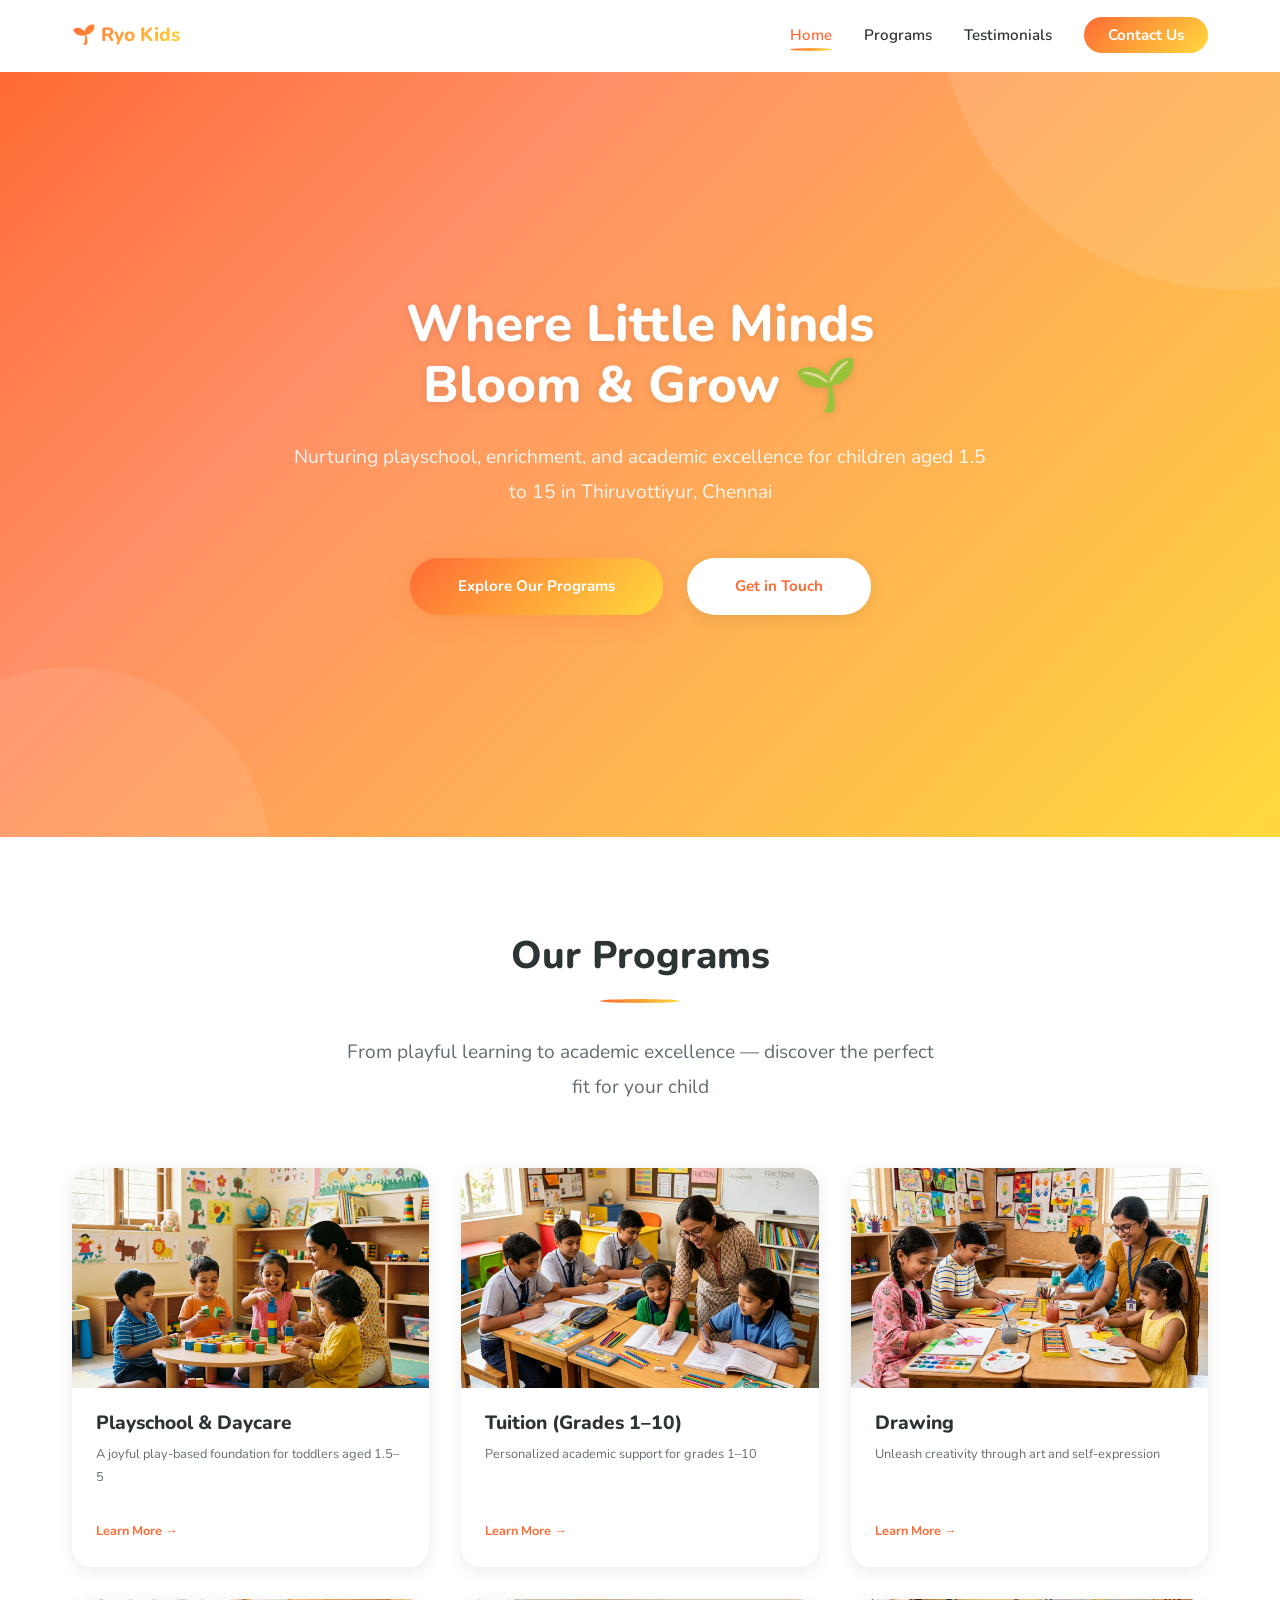
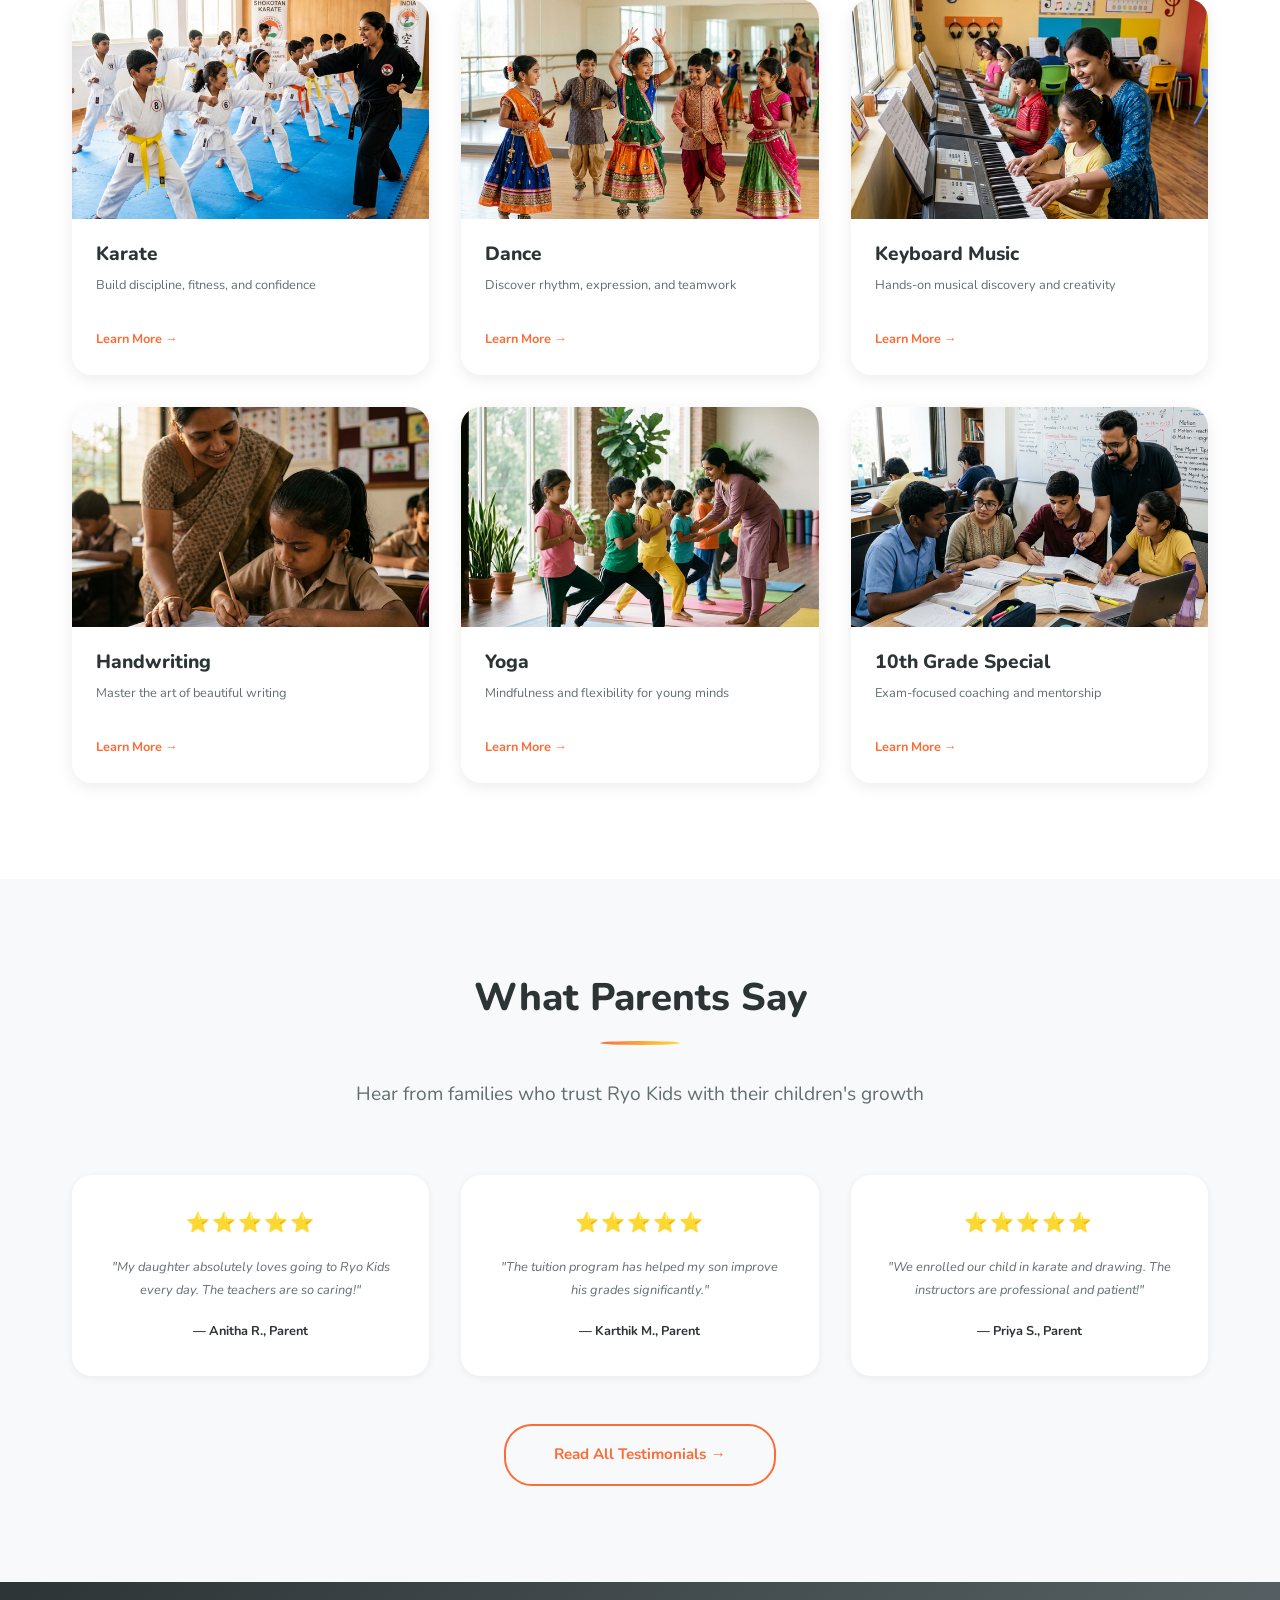
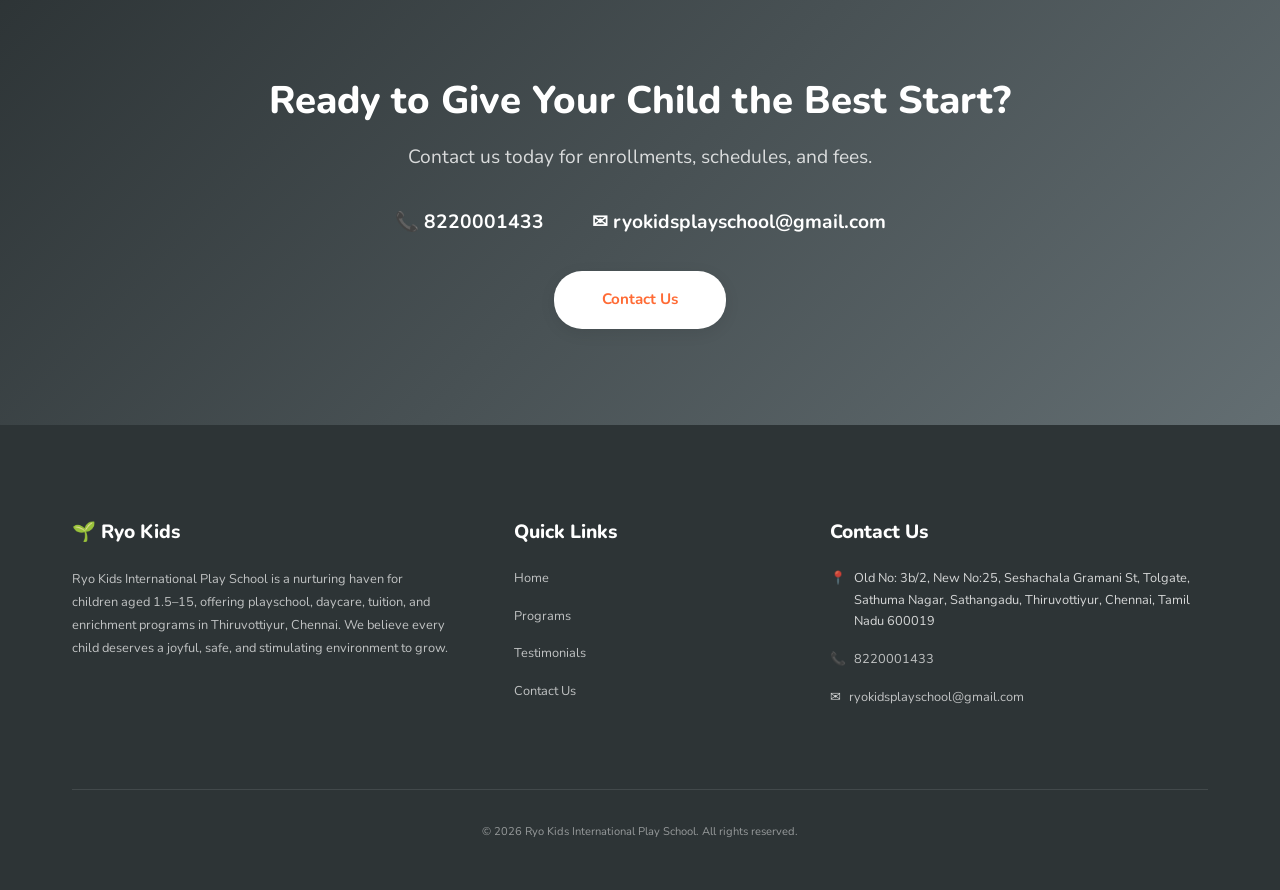
==== commit 7d13e673: "feat(phase-2): program pages with 9 AI-generated images - 9 program images generated and added to im" ====
--- a/index.html
+++ b/index.html
@@ -15,7 +15,7 @@
   <meta property="og:description" content="Nurturing playschool, daycare, tuition, and extracurricular programs for children aged 1.5–15 in Thiruvottiyur, Chennai.">
   <meta property="og:type" content="website">
   <meta property="og:url" content="http://ryokidsplayschool.com/">
-  <meta property="og:image" content="http://ryokidsplayschool.com/images/playschool.webp">
+  <meta property="og:image" content="http://ryokidsplayschool.com/images/playschool.png">
 
   <!-- Twitter Card -->
   <meta name="twitter:card" content="summary_large_image">
@@ -82,7 +82,7 @@
         <div class="programs-grid">
           <!-- Card 1: Playschool & Daycare -->
           <a class="program-card card animate-in" href="programs.html#playschool" id="card-playschool">
-            <img src="images/playschool.webp" alt="Smiling toddlers playing with colorful blocks in a safe, sunlit classroom" loading="lazy">
+            <img src="images/playschool.png" alt="Smiling toddlers playing with colorful blocks in a safe, sunlit classroom" loading="lazy">
             <div class="program-card-content">
               <h3>Playschool & Daycare</h3>
               <p>A joyful play-based foundation for toddlers aged 1.5–5</p>
@@ -92,7 +92,7 @@
 
           <!-- Card 2: Tuition -->
           <a class="program-card card animate-in" href="programs.html#tuition" id="card-tuition">
-            <img src="images/tuition.webp" alt="Students receiving guidance from an attentive tutor" loading="lazy">
+            <img src="images/tuition.png" alt="Students receiving guidance from an attentive tutor" loading="lazy">
             <div class="program-card-content">
               <h3>Tuition (Grades 1–10)</h3>
               <p>Personalized academic support for grades 1–10</p>
@@ -102,7 +102,7 @@
 
           <!-- Card 3: Drawing -->
           <a class="program-card card animate-in" href="programs.html#drawing" id="card-drawing">
-            <img src="images/drawing.webp" alt="Children engaged in drawing with colorful artwork in background" loading="lazy">
+            <img src="images/drawing.png" alt="Children engaged in drawing with colorful artwork in background" loading="lazy">
             <div class="program-card-content">
               <h3>Drawing</h3>
               <p>Unleash creativity through art and self-expression</p>
@@ -112,7 +112,7 @@
 
           <!-- Card 4: Karate -->
           <a class="program-card card animate-in" href="programs.html#karate" id="card-karate">
-            <img src="images/karate.webp" alt="Kids in karate uniforms practicing martial arts moves" loading="lazy">
+            <img src="images/karate.png" alt="Kids in karate uniforms practicing martial arts moves" loading="lazy">
             <div class="program-card-content">
               <h3>Karate</h3>
               <p>Build discipline, fitness, and confidence</p>
@@ -122,7 +122,7 @@
 
           <!-- Card 5: Dance -->
           <a class="program-card card animate-in" href="programs.html#dance" id="card-dance">
-            <img src="images/dance.webp" alt="Young children in vibrant costumes performing group dance" loading="lazy">
+            <img src="images/dance.png" alt="Young children in vibrant costumes performing group dance" loading="lazy">
             <div class="program-card-content">
               <h3>Dance</h3>
               <p>Discover rhythm, expression, and teamwork</p>
@@ -132,7 +132,7 @@
 
           <!-- Card 6: Keyboard Music -->
           <a class="program-card card animate-in" href="programs.html#keyboard" id="card-keyboard">
-            <img src="images/keyboard.webp" alt="Kids playing keyboard instruments in a bright music room" loading="lazy">
+            <img src="images/keyboard.png" alt="Kids playing keyboard instruments in a bright music room" loading="lazy">
             <div class="program-card-content">
               <h3>Keyboard Music</h3>
               <p>Hands-on musical discovery and creativity</p>
@@ -142,7 +142,7 @@
 
           <!-- Card 7: Handwriting -->
           <a class="program-card card animate-in" href="programs.html#handwriting" id="card-handwriting">
-            <img src="images/handwriting.webp" alt="Child carefully practicing handwriting with teacher guidance" loading="lazy">
+            <img src="images/handwriting.png" alt="Child carefully practicing handwriting with teacher guidance" loading="lazy">
             <div class="program-card-content">
               <h3>Handwriting</h3>
               <p>Master the art of beautiful writing</p>
@@ -152,7 +152,7 @@
 
           <!-- Card 8: Yoga -->
           <a class="program-card card animate-in" href="programs.html#yoga" id="card-yoga">
-            <img src="images/yoga.webp" alt="Children in yoga poses on colorful mats with gentle guidance" loading="lazy">
+            <img src="images/yoga.png" alt="Children in yoga poses on colorful mats with gentle guidance" loading="lazy">
             <div class="program-card-content">
               <h3>Yoga</h3>
               <p>Mindfulness and flexibility for young minds</p>
@@ -162,7 +162,7 @@
 
           <!-- Card 9: 10th Grade Special -->
           <a class="program-card card animate-in" href="programs.html#tenth-grade" id="card-tenth-grade">
-            <img src="images/tenth_grade.webp" alt="Teens collaborating over textbooks with supportive tutor" loading="lazy">
+            <img src="images/tenth_grade.png" alt="Teens collaborating over textbooks with supportive tutor" loading="lazy">
             <div class="program-card-content">
               <h3>10th Grade Special</h3>
               <p>Exam-focused coaching and mentorship</p>
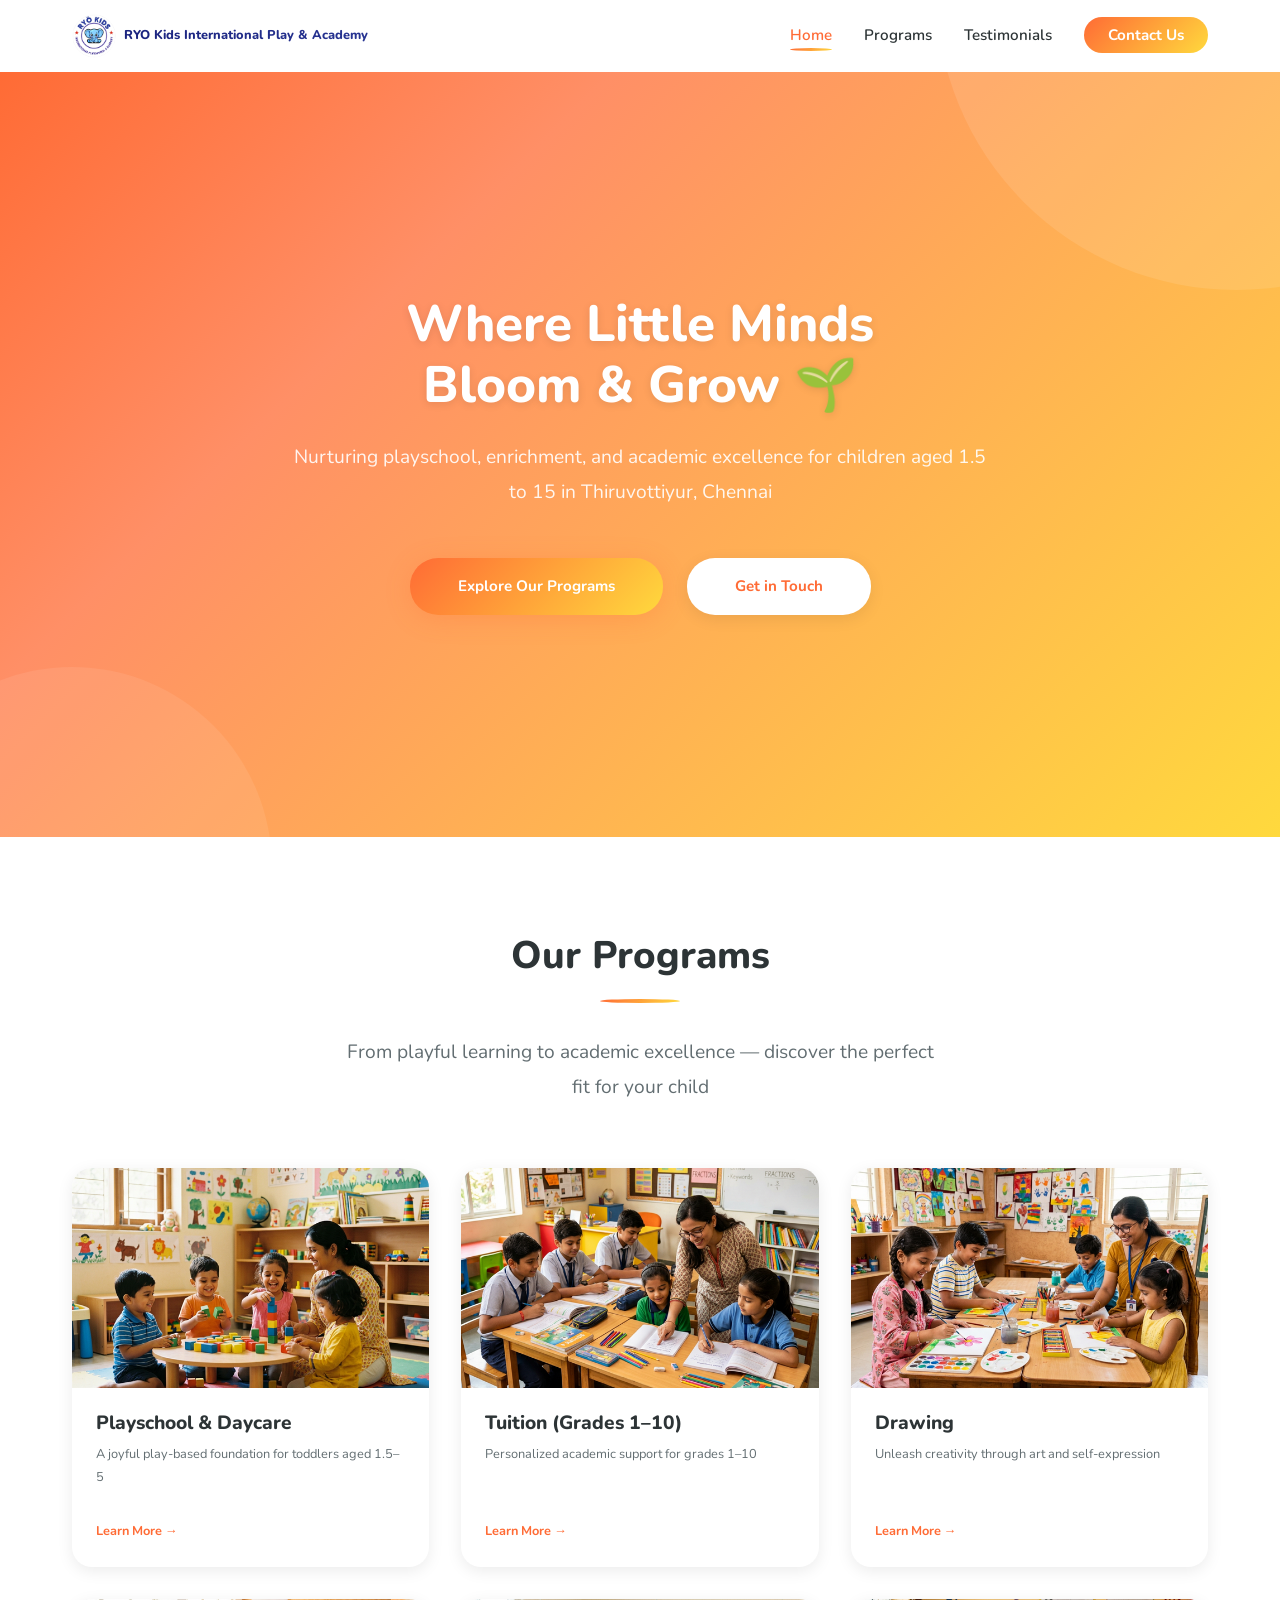
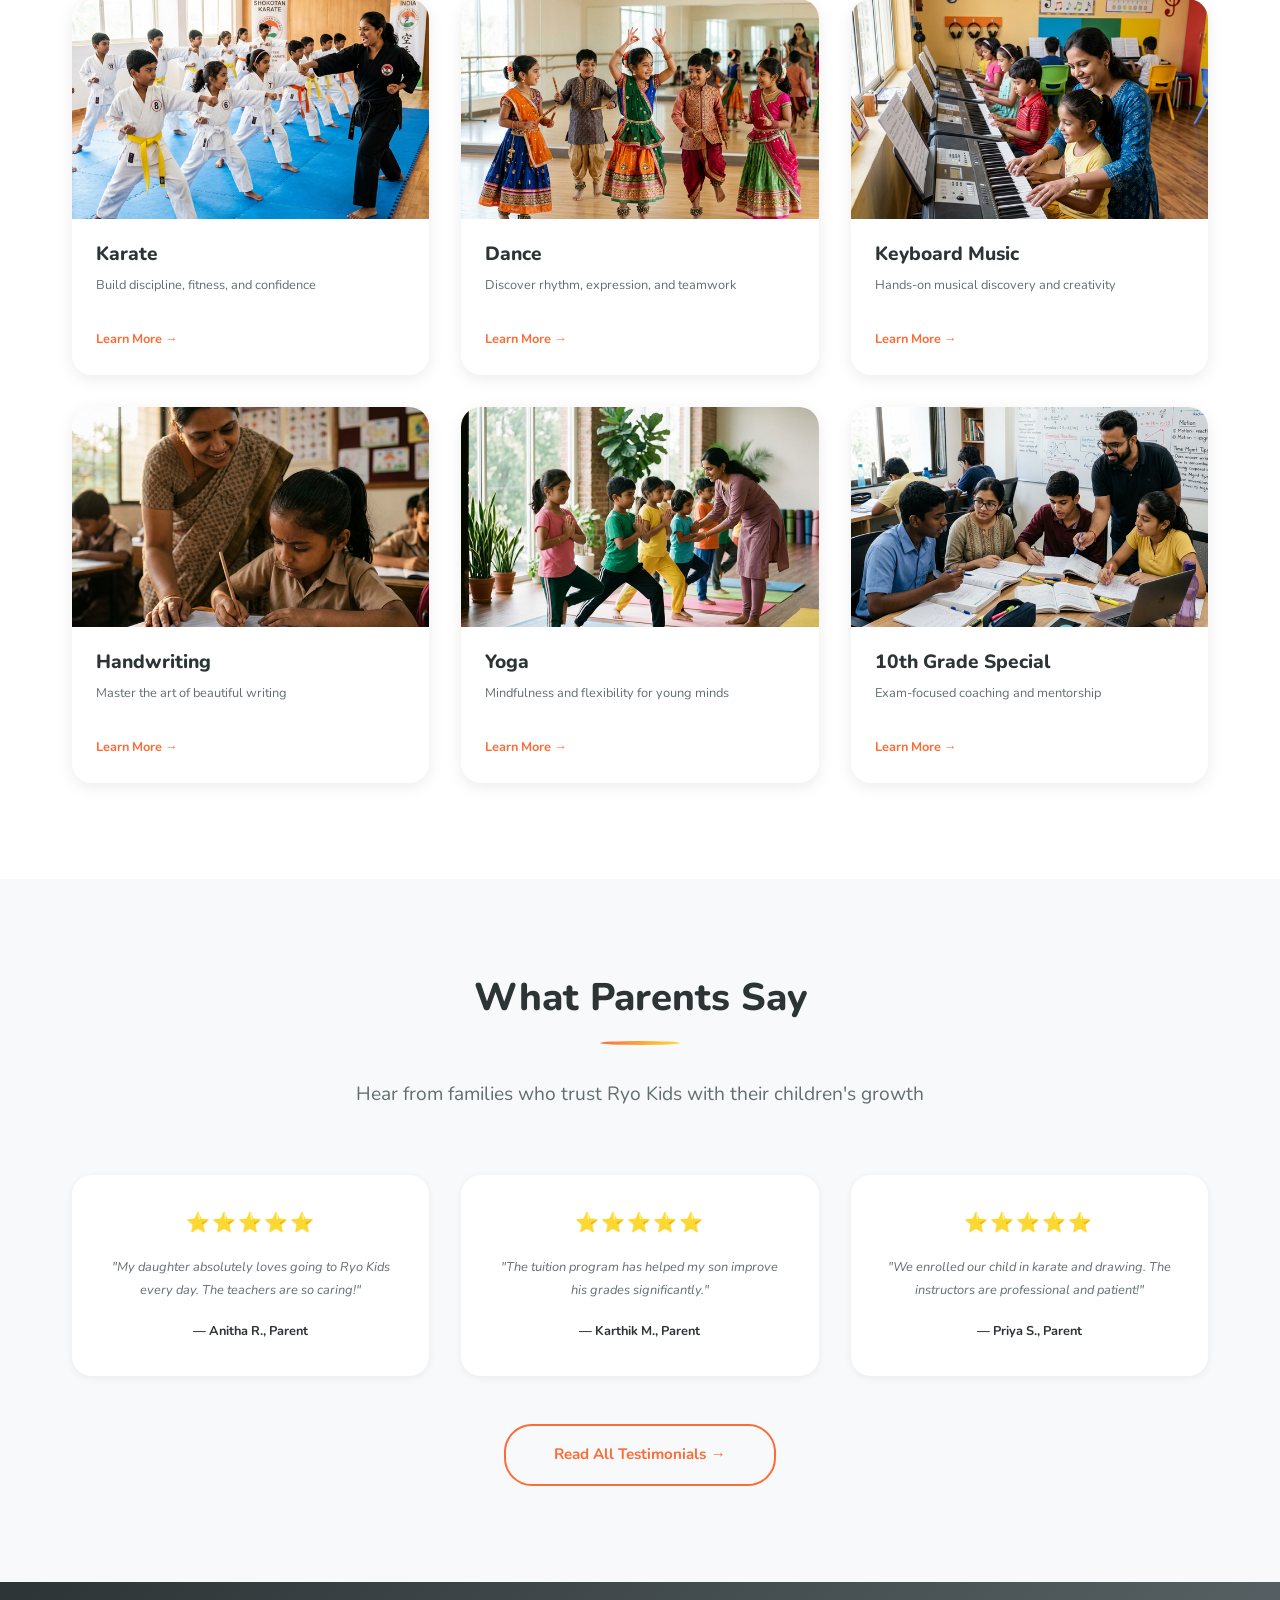
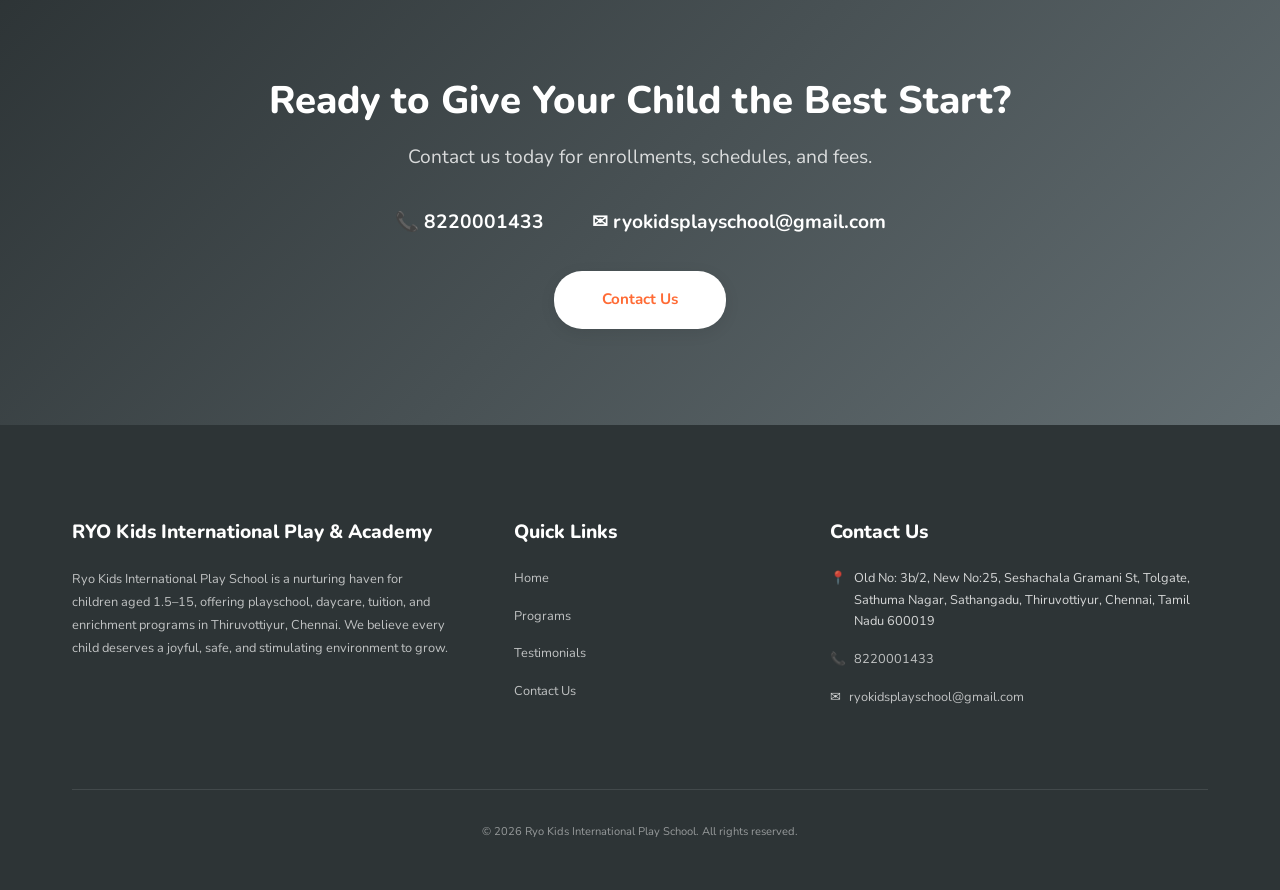
==== commit e2dbfc81: "style: add official logo and update school name to RYO Kids International Play & Academy - Added log" ====
--- a/index.html
+++ b/index.html
@@ -41,13 +41,58 @@
     gtag('js', new Date());
     gtag('config', 'G-XXXXXXXXXX');
   </script>
+
+  <!-- JSON-LD Structured Data -->
+  <script type="application/ld+json">
+  {
+    "@context": "https://schema.org",
+    "@type": ["LocalBusiness", "EducationalOrganization"],
+    "name": "Ryo Kids International Play School",
+    "description": "Playschool, daycare, tuition, and enrichment center for children aged 1.5–15 in Thiruvottiyur, Chennai. Programs include drawing, karate, dance, keyboard music, handwriting, yoga, and 10th grade coaching.",
+    "url": "http://ryokidsplayschool.com/",
+    "telephone": "+918220001433",
+    "email": "ryokidsplayschool@gmail.com",
+    "address": {
+      "@type": "PostalAddress",
+      "streetAddress": "Old No: 3b/2, New No:25, Seshachala Gramani St, Tolgate, Sathuma Nagar, Sathangadu",
+      "addressLocality": "Thiruvottiyur, Chennai",
+      "addressRegion": "Tamil Nadu",
+      "postalCode": "600019",
+      "addressCountry": "IN"
+    },
+    "geo": {
+      "@type": "GeoCoordinates",
+      "latitude": "13.15",
+      "longitude": "80.30"
+    },
+    "openingHoursSpecification": [
+      {
+        "@type": "OpeningHoursSpecification",
+        "dayOfWeek": ["Monday","Tuesday","Wednesday","Thursday","Friday","Saturday"],
+        "opens": "09:00",
+        "closes": "17:00",
+        "description": "Playschool & Daycare"
+      },
+      {
+        "@type": "OpeningHoursSpecification",
+        "dayOfWeek": ["Monday","Tuesday","Wednesday","Thursday","Friday","Saturday"],
+        "opens": "18:00",
+        "closes": "20:30",
+        "description": "Tuition Classes"
+      }
+    ],
+    "priceRange": "Contact for pricing",
+    "image": "http://ryokidsplayschool.com/images/playschool.png",
+    "sameAs": []
+  }
+  </script>
 </head>
 <body>
   <!-- Header -->
   <header class="header" id="header">
     <nav class="nav container" aria-label="Main navigation">
       <a class="nav-logo" href="index.html">
-        <span class="logo-text">🌱 Ryo Kids</span>
+        <img src="images/logo.png" alt="RYO Kids Logo" class="nav-logo-img"><span class="logo-text">RYO Kids International Play & Academy</span>
       </a>
       <ul class="nav-links" id="nav-links">
         <li><a href="index.html" class="active">Home</a></li>
@@ -225,7 +270,7 @@
       <div class="footer-grid">
         <!-- About -->
         <div>
-          <h4>🌱 Ryo Kids</h4>
+          <h4>RYO Kids International Play & Academy</h4>
           <p>Ryo Kids International Play School is a nurturing haven for children aged 1.5–15, offering playschool, daycare, tuition, and enrichment programs in Thiruvottiyur, Chennai. We believe every child deserves a joyful, safe, and stimulating environment to grow.</p>
         </div>
 
--- a/index.css
+++ b/index.css
@@ -357,11 +357,21 @@
   width: auto;
 }
 
+.nav-logo-img {
+  height: 44px;
+  width: 44px;
+  border-radius: var(--radius-full);
+  object-fit: cover;
+  flex-shrink: 0;
+}
+
 .nav-logo .logo-text {
-  background: var(--gradient-primary);
+  background: linear-gradient(135deg, #1a237e 0%, #283593 100%);
   -webkit-background-clip: text;
   -webkit-text-fill-color: transparent;
   background-clip: text;
+  font-size: var(--fs-sm);
+  white-space: nowrap;
 }
 
 .nav-links {
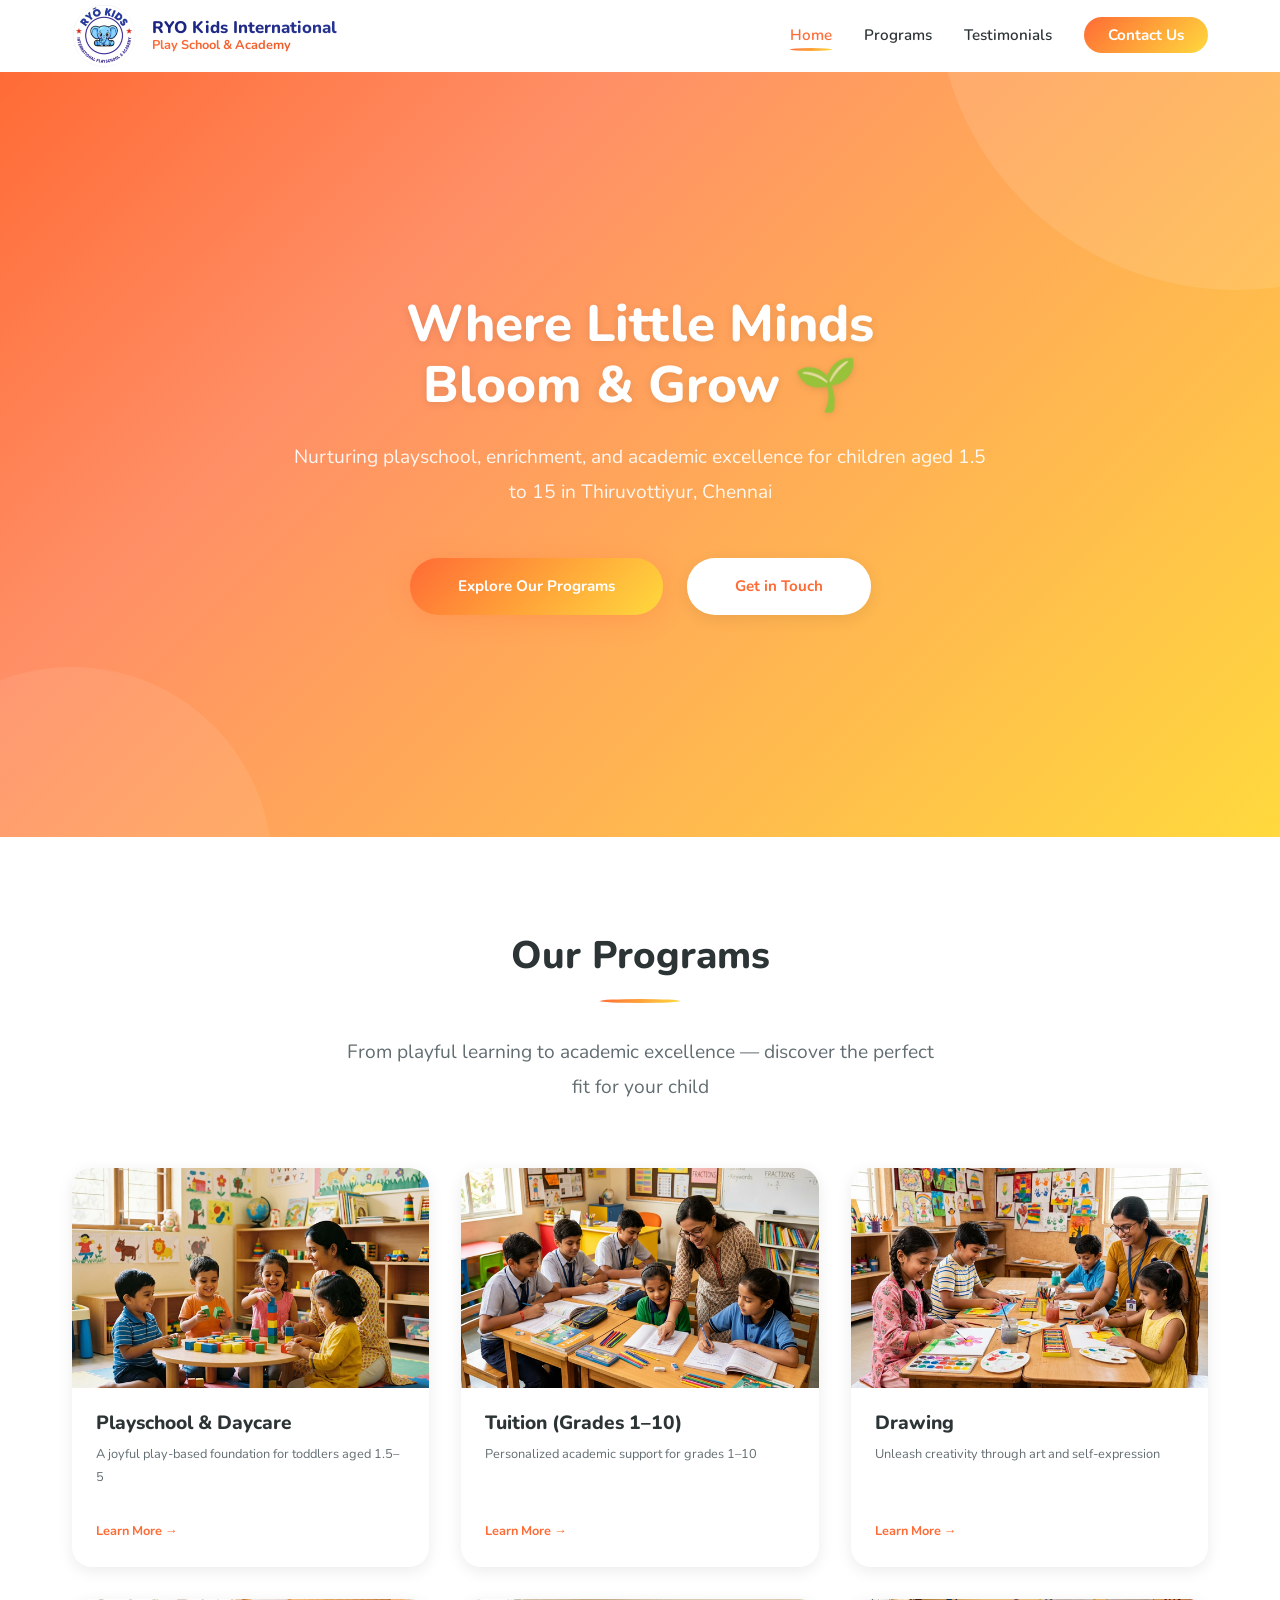
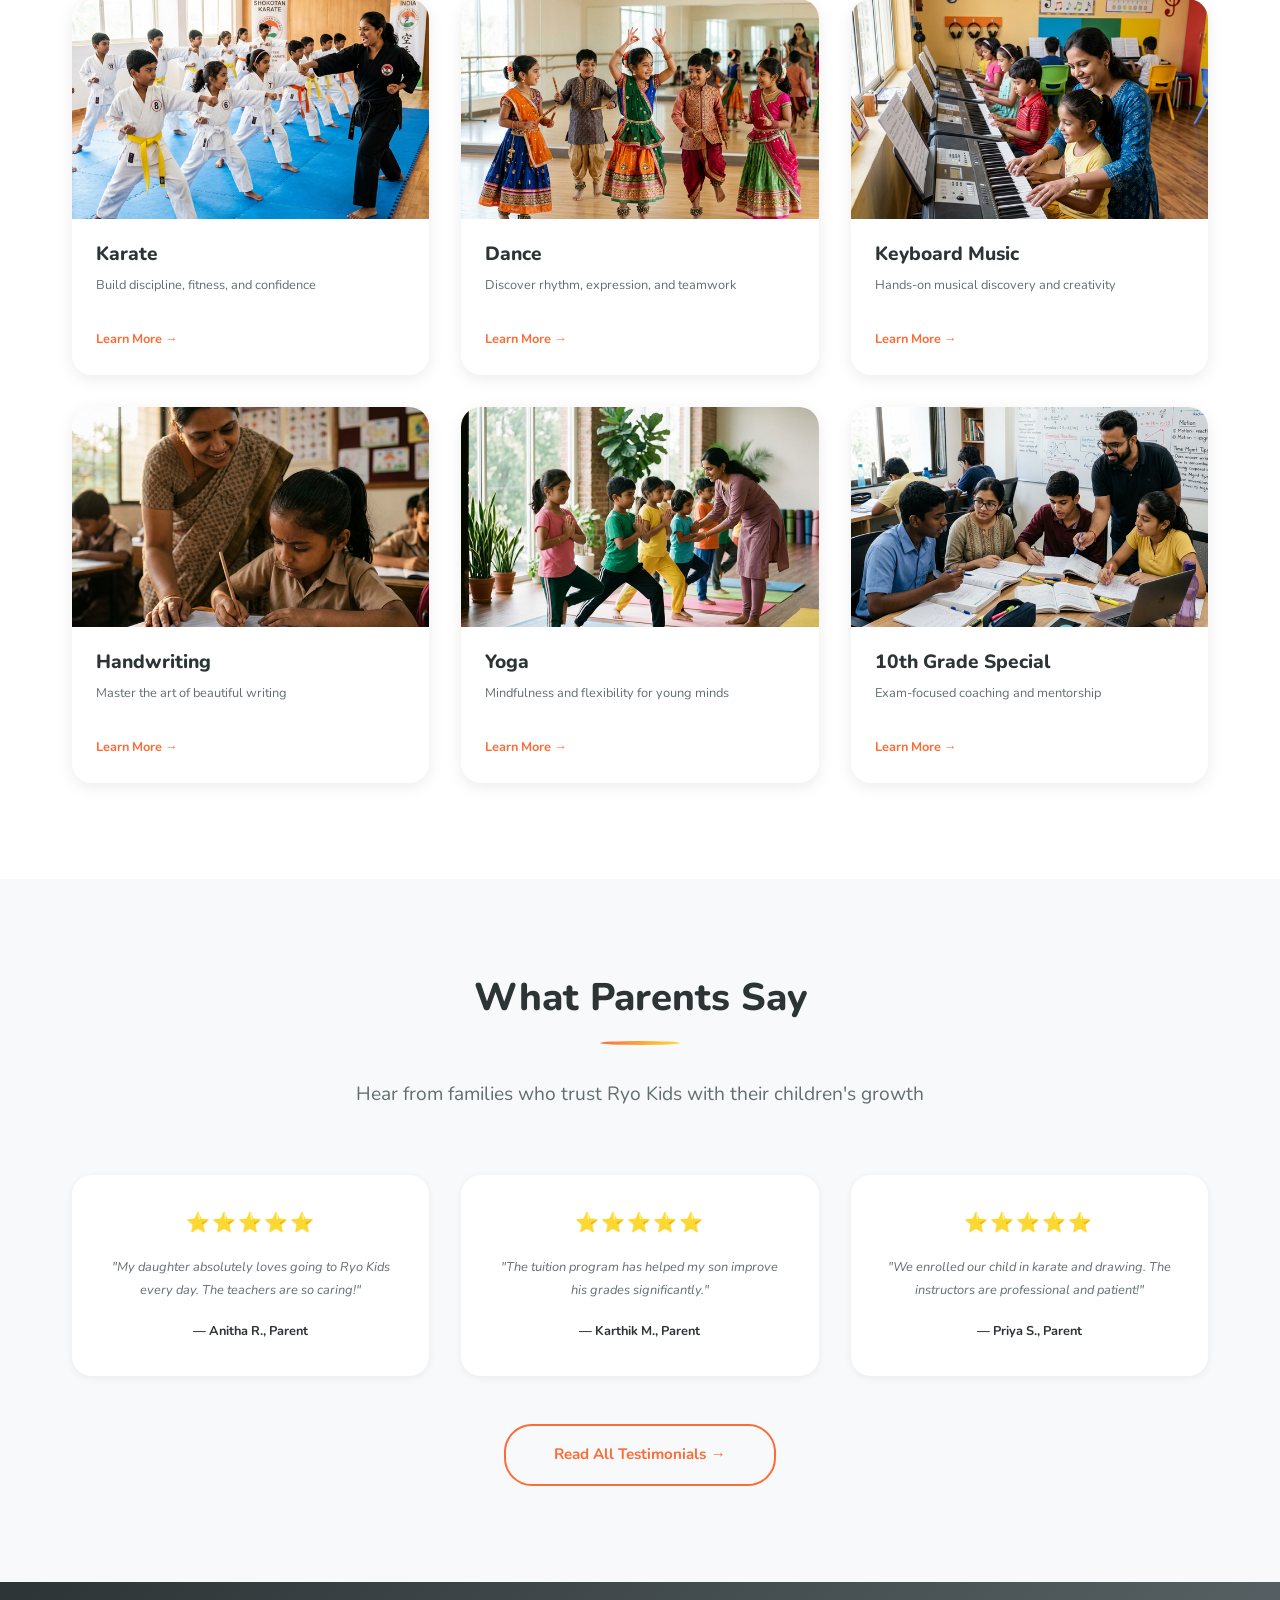
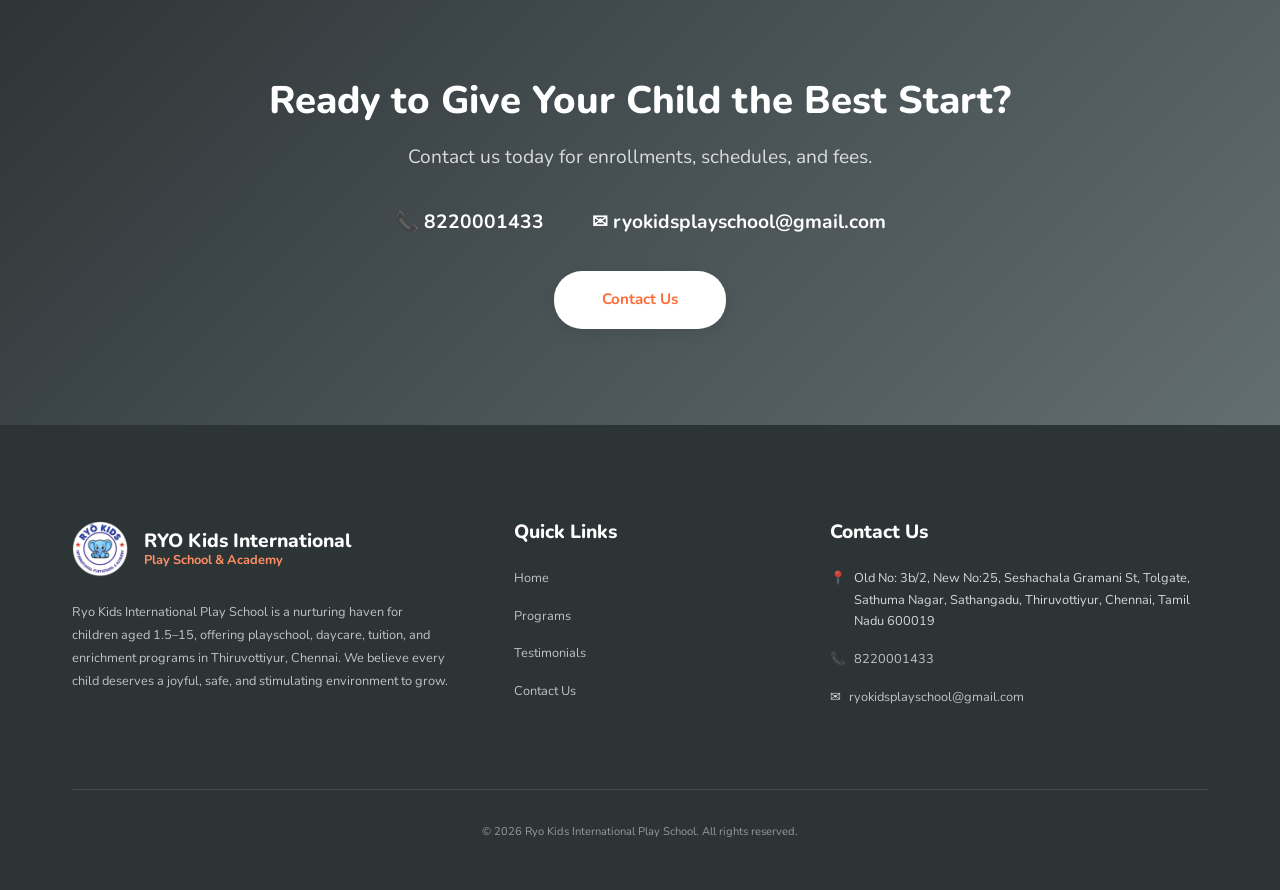
==== commit 14d1905e: "feat: Implement a two-line logo display in the navigation and footer with updated styling and respon" ====
--- a/index.html
+++ b/index.html
@@ -92,7 +92,7 @@
   <header class="header" id="header">
     <nav class="nav container" aria-label="Main navigation">
       <a class="nav-logo" href="index.html">
-        <img src="images/logo.png" alt="RYO Kids Logo" class="nav-logo-img"><span class="logo-text">RYO Kids International Play & Academy</span>
+        <img src="images/logo.png" alt="RYO Kids Logo" class="nav-logo-img"><span class="logo-text"><span class="logo-line1">RYO Kids International</span><span class="logo-line2">Play School & Academy</span></span>
       </a>
       <ul class="nav-links" id="nav-links">
         <li><a href="index.html" class="active">Home</a></li>
@@ -270,7 +270,13 @@
       <div class="footer-grid">
         <!-- About -->
         <div>
-          <h4>RYO Kids International Play & Academy</h4>
+          <div class="footer-brand">
+            <img src="images/logo.png" alt="RYO Kids Logo">
+            <div class="footer-brand-text">
+              <span class="footer-line1">RYO Kids International</span>
+              <span class="footer-line2">Play School & Academy</span>
+            </div>
+          </div>
           <p>Ryo Kids International Play School is a nurturing haven for children aged 1.5–15, offering playschool, daycare, tuition, and enrichment programs in Thiruvottiyur, Chennai. We believe every child deserves a joyful, safe, and stimulating environment to grow.</p>
         </div>
 
--- a/index.css
+++ b/index.css
@@ -344,7 +344,7 @@
   text-decoration: none;
   display: flex;
   align-items: center;
-  gap: var(--space-sm);
+  gap: var(--space-md);
   transition: color var(--transition-fast);
 }
 
@@ -353,24 +353,41 @@
 }
 
 .nav-logo img {
-  height: 44px;
+  height: 64px;
   width: auto;
 }
 
 .nav-logo-img {
-  height: 44px;
-  width: 44px;
+  height: 64px;
+  width: 64px;
   border-radius: var(--radius-full);
   object-fit: cover;
   flex-shrink: 0;
 }
 
-.nav-logo .logo-text {
+.logo-text {
+  display: flex;
+  flex-direction: column;
+  line-height: 1.2;
+}
+
+.logo-text .logo-line1 {
   background: linear-gradient(135deg, #1a237e 0%, #283593 100%);
   -webkit-background-clip: text;
   -webkit-text-fill-color: transparent;
   background-clip: text;
-  font-size: var(--fs-sm);
+  font-size: var(--fs-md);
+  font-weight: 800;
+  white-space: nowrap;
+}
+
+.logo-text .logo-line2 {
+  background: linear-gradient(135deg, #FF6B35 0%, #E55A2B 100%);
+  -webkit-background-clip: text;
+  -webkit-text-fill-color: transparent;
+  background-clip: text;
+  font-size: var(--fs-sm);
+  font-weight: 700;
   white-space: nowrap;
 }
 
@@ -1059,6 +1076,39 @@
   grid-template-columns: 1.5fr 1fr 1.5fr;
   gap: var(--space-3xl);
   margin-bottom: var(--space-3xl);
+}
+
+.footer-brand {
+  display: flex;
+  align-items: center;
+  gap: var(--space-md);
+  margin-bottom: var(--space-lg);
+}
+
+.footer-brand img {
+  height: 56px;
+  width: 56px;
+  border-radius: var(--radius-full);
+  object-fit: cover;
+  flex-shrink: 0;
+}
+
+.footer-brand-text {
+  display: flex;
+  flex-direction: column;
+  line-height: 1.2;
+}
+
+.footer-brand-text .footer-line1 {
+  color: var(--color-white);
+  font-size: var(--fs-lg);
+  font-weight: 800;
+}
+
+.footer-brand-text .footer-line2 {
+  color: var(--color-primary-light);
+  font-size: var(--fs-sm);
+  font-weight: 700;
 }
 
 .footer h4 {
@@ -1298,6 +1348,19 @@
     display: block;
   }
 
+  .nav-logo-img {
+    height: 48px !important;
+    width: 48px !important;
+  }
+
+  .logo-text .logo-line1 {
+    font-size: var(--fs-sm);
+  }
+
+  .logo-text .logo-line2 {
+    font-size: var(--fs-xs);
+  }
+
   .nav-links {
     position: fixed;
     top: 0;
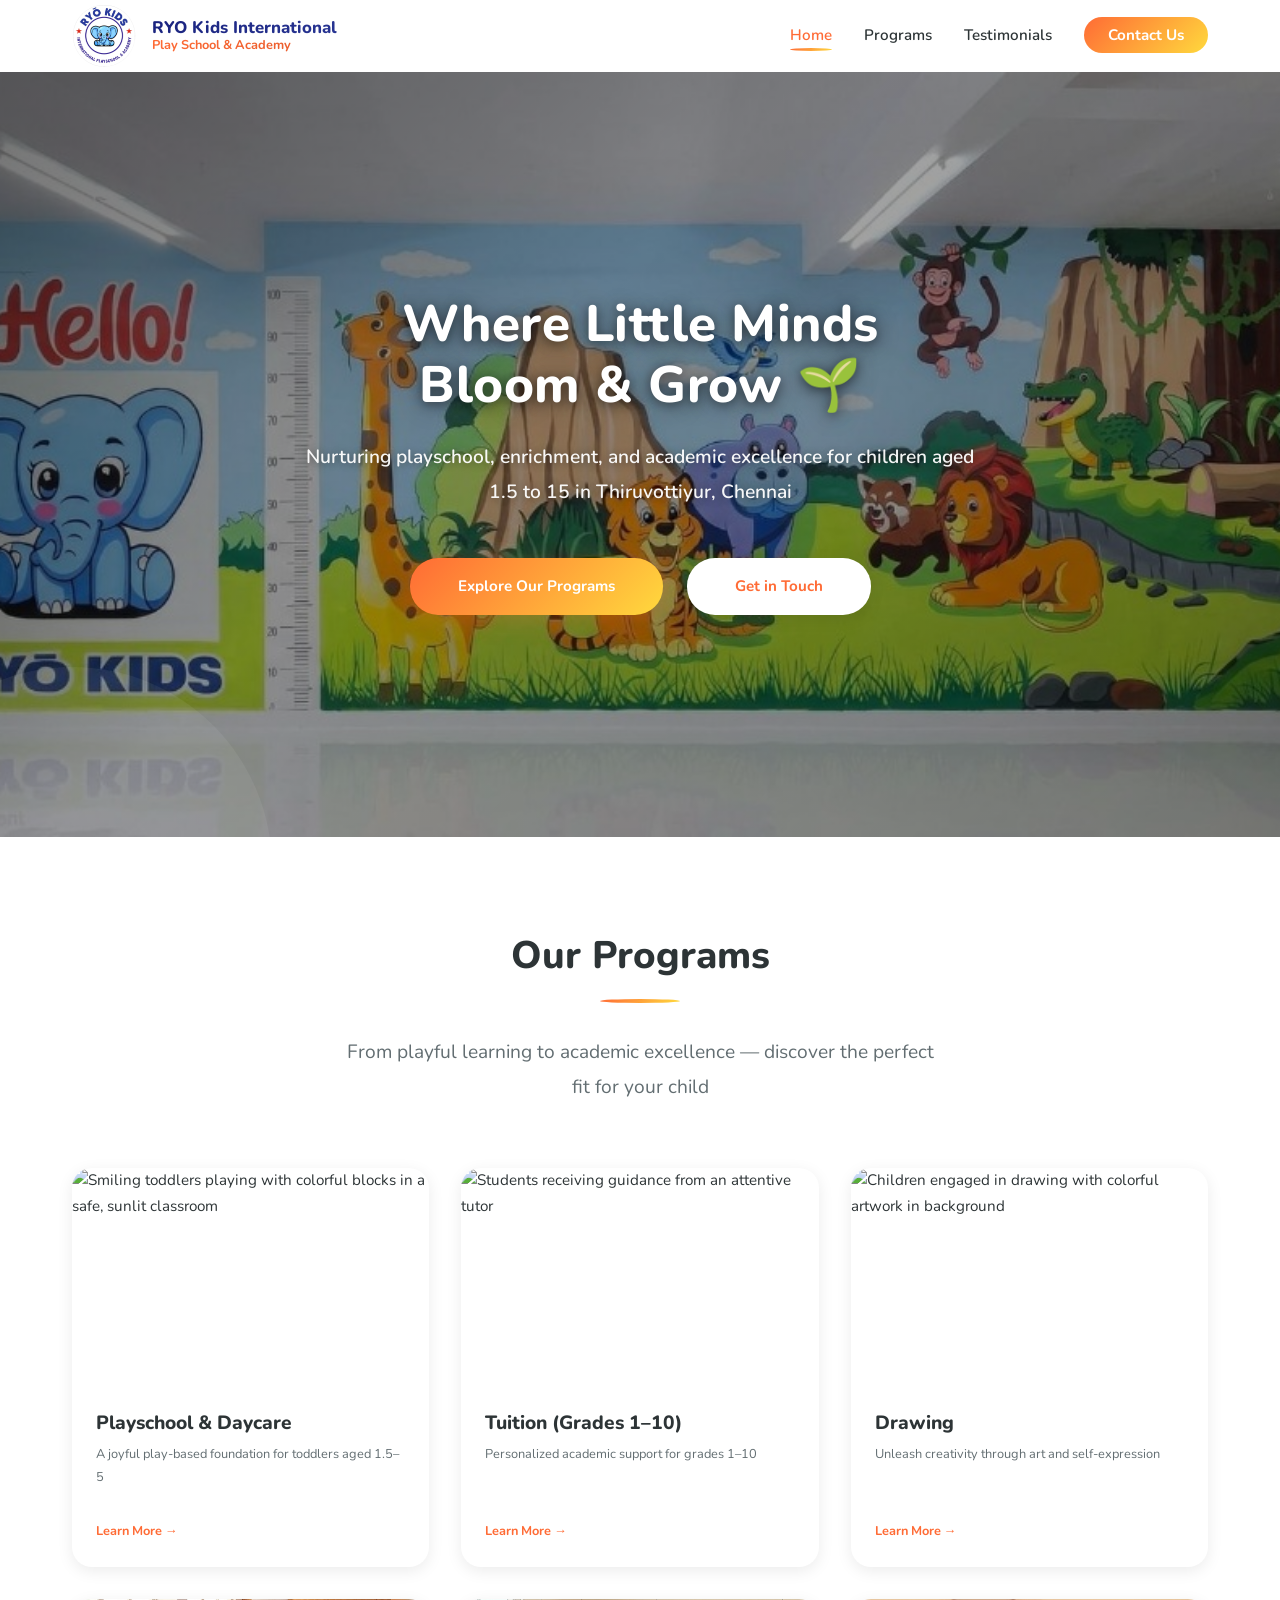
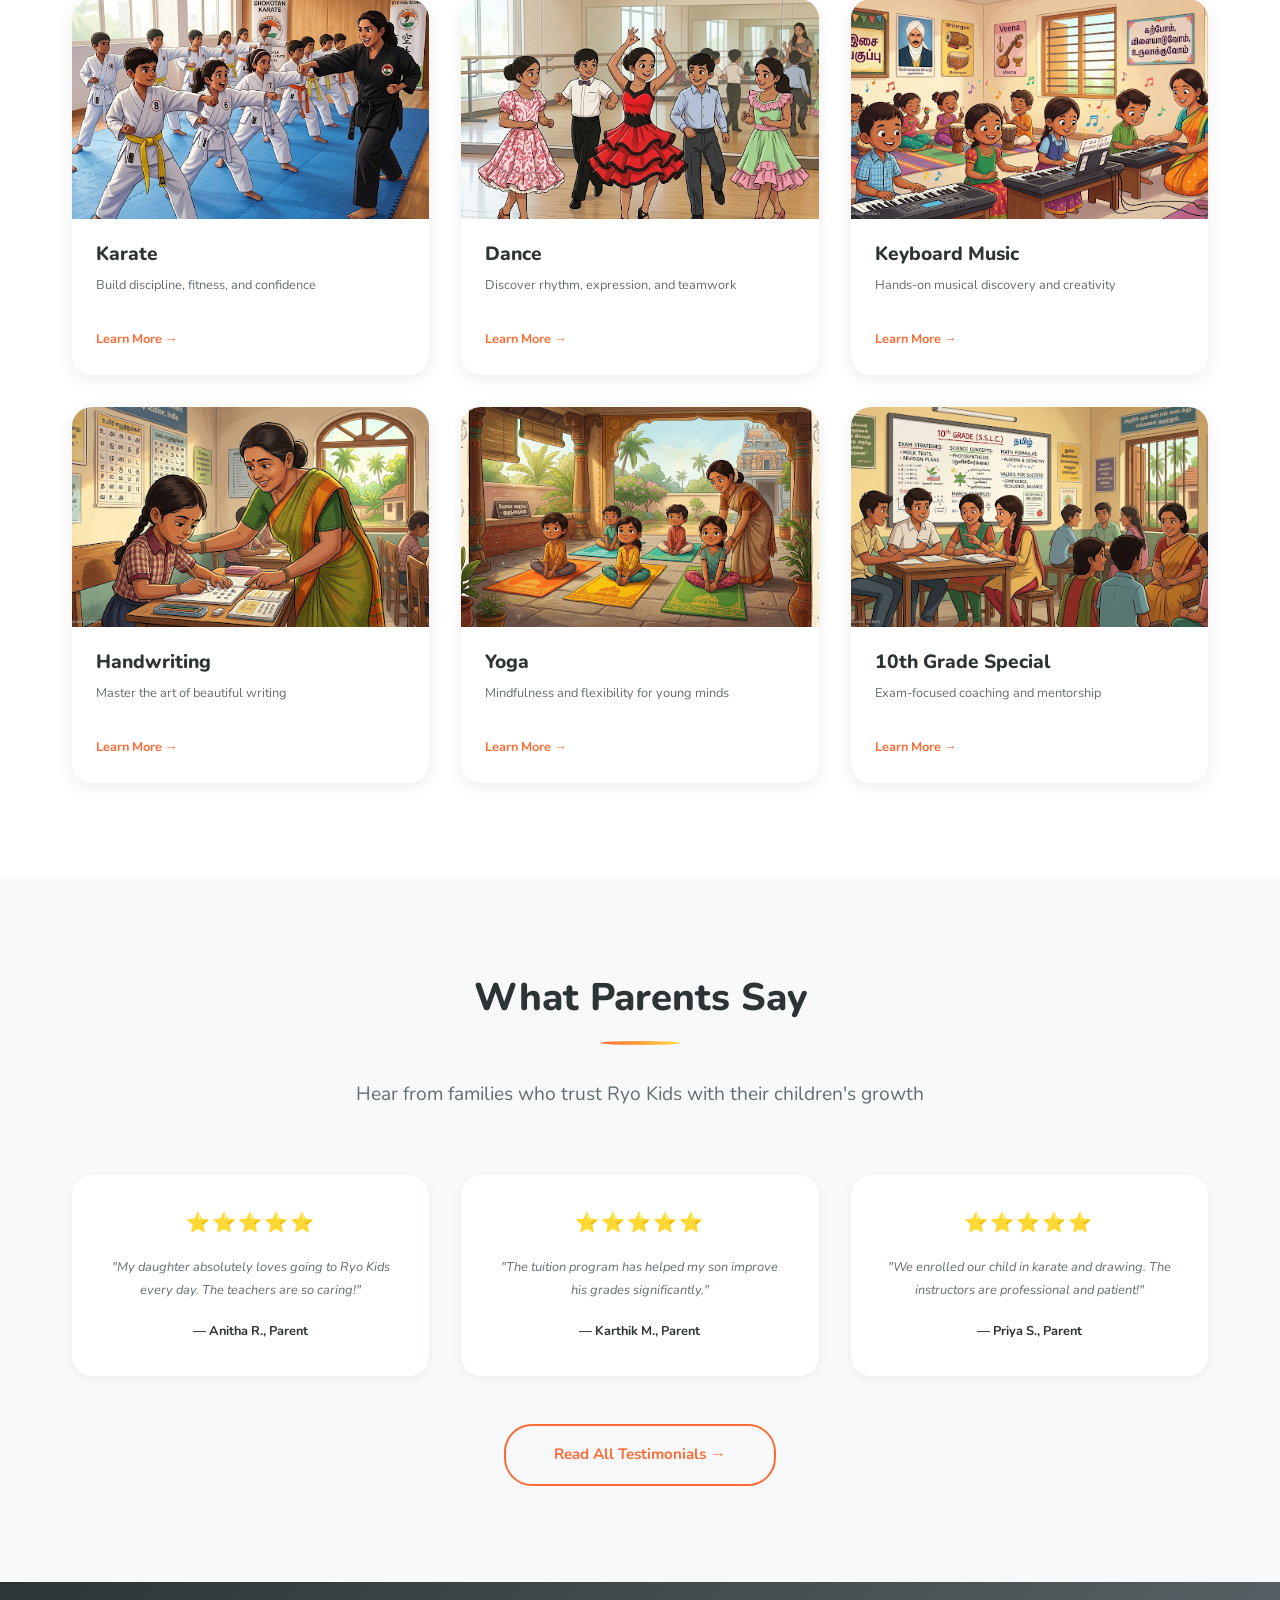
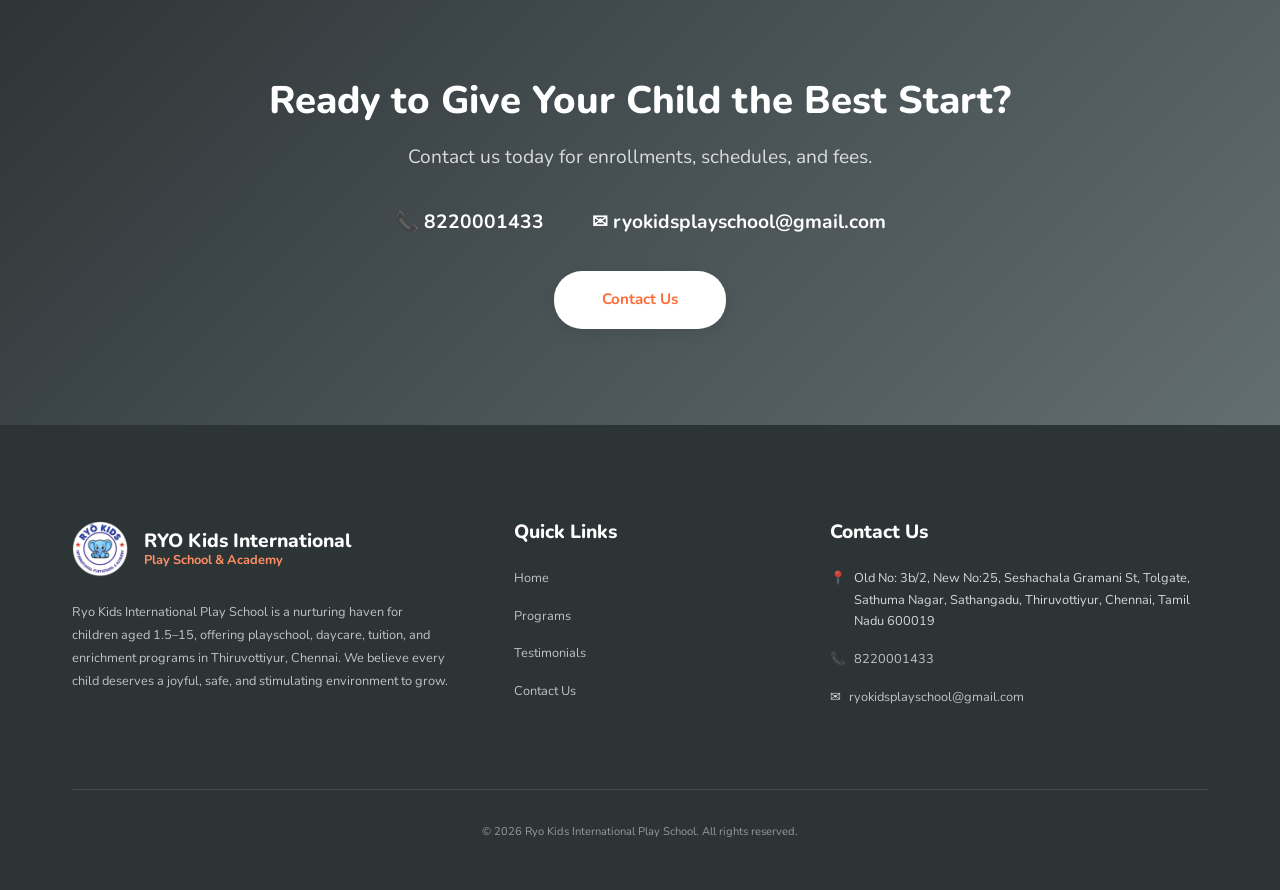
==== commit e15ac86c: "image changes" ====
--- a/index.html
+++ b/index.html
@@ -3,24 +3,26 @@
 <head>
   <meta charset="UTF-8">
   <meta name="viewport" content="width=device-width, initial-scale=1.0">
-  <title>Ryo Kids International Play School | Playschool & Enrichment Center Chennai</title>
-  <meta name="description" content="Ryo Kids International Play School offers nurturing playschool, daycare, tuition, and extracurricular programs for children aged 1.5–15 in Thiruvottiyur, Chennai. Enroll today!">
-  <meta name="keywords" content="playschool Chennai, daycare Thiruvottiyur, tuition Chennai, enrichment center Chennai, kids activities Chennai, karate for kids, dance classes Chennai, yoga for children">
-  <meta name="author" content="Ryo Kids International Play School">
+  <title>RYO Kids International Play School &amp; Academy | Playschool &amp; Enrichment Center Chennai</title>
+  <meta name="description" content="RYO Kids International Play School &amp; Academy offers nurturing playschool, daycare, tuition, and extracurricular programs for children aged 1.5–15 in Thiruvottiyur, Chennai. Enroll today!">
+  <meta name="keywords" content="RYO Kids, RYO Kids International, playschool Chennai, daycare Thiruvottiyur, tuition Chennai, enrichment center Chennai, kids activities Chennai, karate for kids, dance classes Chennai, yoga for children">
+  <meta name="author" content="RYO Kids International Play School &amp; Academy">
   <meta name="robots" content="index, follow">
+  <meta name="google-site-verification" content="6ZugREjuafzNDoORmCs0Cfgq9xU_PKyqQUPVaTfYRO0">
   <link rel="canonical" href="http://ryokidsplayschool.com/">
 
   <!-- Open Graph -->
-  <meta property="og:title" content="Ryo Kids International Play School | Playschool & Enrichment Center Chennai">
+  <meta property="og:site_name" content="RYO Kids International Play School &amp; Academy">
+  <meta property="og:title" content="RYO Kids International Play School &amp; Academy | Playschool &amp; Enrichment Center Chennai">
   <meta property="og:description" content="Nurturing playschool, daycare, tuition, and extracurricular programs for children aged 1.5–15 in Thiruvottiyur, Chennai.">
   <meta property="og:type" content="website">
   <meta property="og:url" content="http://ryokidsplayschool.com/">
-  <meta property="og:image" content="http://ryokidsplayschool.com/images/playschool.png">
+  <meta property="og:image" content="http://ryokidsplayschool.com/images/logo.png">
 
   <!-- Twitter Card -->
   <meta name="twitter:card" content="summary_large_image">
-  <meta name="twitter:title" content="Ryo Kids International Play School">
-  <meta name="twitter:description" content="Playschool, daycare, tuition & enrichment programs in Thiruvottiyur, Chennai.">
+  <meta name="twitter:title" content="RYO Kids International Play School &amp; Academy">
+  <meta name="twitter:description" content="Playschool, daycare, tuition &amp; enrichment programs in Thiruvottiyur, Chennai.">
 
   <!-- Google Fonts -->
   <link rel="preconnect" href="https://fonts.googleapis.com">
@@ -28,7 +30,7 @@
   <link href="https://fonts.googleapis.com/css2?family=Nunito:wght@400;600;700;800&display=swap" rel="stylesheet">
 
   <!-- Favicon -->
-  <link rel="icon" type="image/x-icon" href="images/favicon.ico">
+  <link rel="icon" type="image/png" href="images/logo.png">
 
   <!-- Styles -->
   <link rel="stylesheet" href="index.css">
@@ -42,16 +44,48 @@
     gtag('config', 'G-XXXXXXXXXX');
   </script>
 
-  <!-- JSON-LD Structured Data -->
+  <!-- JSON-LD: WebSite (tells Google the site name) -->
+  <script type="application/ld+json">
+  {
+    "@context": "https://schema.org",
+    "@type": "WebSite",
+    "name": "RYO Kids International Play School & Academy",
+    "alternateName": "RYO Kids",
+    "url": "http://ryokidsplayschool.com/"
+  }
+  </script>
+
+  <!-- JSON-LD: Organization (tells Google the logo) -->
+  <script type="application/ld+json">
+  {
+    "@context": "https://schema.org",
+    "@type": "Organization",
+    "name": "RYO Kids International Play School & Academy",
+    "url": "http://ryokidsplayschool.com/",
+    "logo": "http://ryokidsplayschool.com/images/logo.png",
+    "image": "http://ryokidsplayschool.com/images/logo.png",
+    "contactPoint": {
+      "@type": "ContactPoint",
+      "telephone": "+918220001433",
+      "contactType": "customer service",
+      "email": "ryokidsplayschool@gmail.com",
+      "availableLanguage": ["English", "Tamil"]
+    }
+  }
+  </script>
+
+  <!-- JSON-LD: LocalBusiness + EducationalOrganization -->
   <script type="application/ld+json">
   {
     "@context": "https://schema.org",
     "@type": ["LocalBusiness", "EducationalOrganization"],
-    "name": "Ryo Kids International Play School",
+    "name": "RYO Kids International Play School & Academy",
     "description": "Playschool, daycare, tuition, and enrichment center for children aged 1.5–15 in Thiruvottiyur, Chennai. Programs include drawing, karate, dance, keyboard music, handwriting, yoga, and 10th grade coaching.",
     "url": "http://ryokidsplayschool.com/",
     "telephone": "+918220001433",
     "email": "ryokidsplayschool@gmail.com",
+    "logo": "http://ryokidsplayschool.com/images/logo.png",
+    "image": "http://ryokidsplayschool.com/images/logo.png",
     "address": {
       "@type": "PostalAddress",
       "streetAddress": "Old No: 3b/2, New No:25, Seshachala Gramani St, Tolgate, Sathuma Nagar, Sathangadu",
@@ -68,21 +102,20 @@
     "openingHoursSpecification": [
       {
         "@type": "OpeningHoursSpecification",
-        "dayOfWeek": ["Monday","Tuesday","Wednesday","Thursday","Friday","Saturday"],
+        "dayOfWeek": ["Monday","Tuesday","Wednesday","Thursday","Friday"],
         "opens": "09:00",
         "closes": "17:00",
         "description": "Playschool & Daycare"
       },
       {
         "@type": "OpeningHoursSpecification",
-        "dayOfWeek": ["Monday","Tuesday","Wednesday","Thursday","Friday","Saturday"],
+        "dayOfWeek": ["Monday","Tuesday","Wednesday","Thursday","Friday"],
         "opens": "18:00",
         "closes": "20:30",
         "description": "Tuition Classes"
       }
     ],
     "priceRange": "Contact for pricing",
-    "image": "http://ryokidsplayschool.com/images/playschool.png",
     "sameAs": []
   }
   </script>
@@ -127,7 +160,7 @@
         <div class="programs-grid">
           <!-- Card 1: Playschool & Daycare -->
           <a class="program-card card animate-in" href="programs.html#playschool" id="card-playschool">
-            <img src="images/playschool.png" alt="Smiling toddlers playing with colorful blocks in a safe, sunlit classroom" loading="lazy">
+            <img src="images/playschool1.png" alt="Smiling toddlers playing with colorful blocks in a safe, sunlit classroom" loading="lazy">
             <div class="program-card-content">
               <h3>Playschool & Daycare</h3>
               <p>A joyful play-based foundation for toddlers aged 1.5–5</p>
@@ -137,7 +170,7 @@
 
           <!-- Card 2: Tuition -->
           <a class="program-card card animate-in" href="programs.html#tuition" id="card-tuition">
-            <img src="images/tuition.png" alt="Students receiving guidance from an attentive tutor" loading="lazy">
+            <img src="images/tuition1.png" alt="Students receiving guidance from an attentive tutor" loading="lazy">
             <div class="program-card-content">
               <h3>Tuition (Grades 1–10)</h3>
               <p>Personalized academic support for grades 1–10</p>
@@ -147,7 +180,7 @@
 
           <!-- Card 3: Drawing -->
           <a class="program-card card animate-in" href="programs.html#drawing" id="card-drawing">
-            <img src="images/drawing.png" alt="Children engaged in drawing with colorful artwork in background" loading="lazy">
+            <img src="images/drawing1.png" alt="Children engaged in drawing with colorful artwork in background" loading="lazy">
             <div class="program-card-content">
               <h3>Drawing</h3>
               <p>Unleash creativity through art and self-expression</p>
@@ -157,7 +190,7 @@
 
           <!-- Card 4: Karate -->
           <a class="program-card card animate-in" href="programs.html#karate" id="card-karate">
-            <img src="images/karate.png" alt="Kids in karate uniforms practicing martial arts moves" loading="lazy">
+            <img src="images/karate1.png" alt="Kids in karate uniforms practicing martial arts moves" loading="lazy">
             <div class="program-card-content">
               <h3>Karate</h3>
               <p>Build discipline, fitness, and confidence</p>
@@ -167,7 +200,7 @@
 
           <!-- Card 5: Dance -->
           <a class="program-card card animate-in" href="programs.html#dance" id="card-dance">
-            <img src="images/dance.png" alt="Young children in vibrant costumes performing group dance" loading="lazy">
+            <img src="images/dance1.png" alt="Young children in vibrant costumes performing group dance" loading="lazy">
             <div class="program-card-content">
               <h3>Dance</h3>
               <p>Discover rhythm, expression, and teamwork</p>
@@ -177,7 +210,7 @@
 
           <!-- Card 6: Keyboard Music -->
           <a class="program-card card animate-in" href="programs.html#keyboard" id="card-keyboard">
-            <img src="images/keyboard.png" alt="Kids playing keyboard instruments in a bright music room" loading="lazy">
+            <img src="images/keyboard1.png" alt="Kids playing keyboard instruments in a bright music room" loading="lazy">
             <div class="program-card-content">
               <h3>Keyboard Music</h3>
               <p>Hands-on musical discovery and creativity</p>
@@ -187,7 +220,7 @@
 
           <!-- Card 7: Handwriting -->
           <a class="program-card card animate-in" href="programs.html#handwriting" id="card-handwriting">
-            <img src="images/handwriting.png" alt="Child carefully practicing handwriting with teacher guidance" loading="lazy">
+            <img src="images/handwriting1.png" alt="Child carefully practicing handwriting with teacher guidance" loading="lazy">
             <div class="program-card-content">
               <h3>Handwriting</h3>
               <p>Master the art of beautiful writing</p>
@@ -197,7 +230,7 @@
 
           <!-- Card 8: Yoga -->
           <a class="program-card card animate-in" href="programs.html#yoga" id="card-yoga">
-            <img src="images/yoga.png" alt="Children in yoga poses on colorful mats with gentle guidance" loading="lazy">
+            <img src="images/yoga1.png" alt="Children in yoga poses on colorful mats with gentle guidance" loading="lazy">
             <div class="program-card-content">
               <h3>Yoga</h3>
               <p>Mindfulness and flexibility for young minds</p>
@@ -207,7 +240,7 @@
 
           <!-- Card 9: 10th Grade Special -->
           <a class="program-card card animate-in" href="programs.html#tenth-grade" id="card-tenth-grade">
-            <img src="images/tenth_grade.png" alt="Teens collaborating over textbooks with supportive tutor" loading="lazy">
+            <img src="images/tenth_grade1.png" alt="Teens collaborating over textbooks with supportive tutor" loading="lazy">
             <div class="program-card-content">
               <h3>10th Grade Special</h3>
               <p>Exam-focused coaching and mentorship</p>
--- a/index.css
+++ b/index.css
@@ -467,21 +467,24 @@
   align-items: center;
   position: relative;
   overflow: hidden;
-  background: var(--gradient-hero);
-}
-
+  background: url('images/hero-bg.jpg') center center / cover no-repeat;
+}
+
+/* Dark overlay for text readability over the colorful mural */
 .hero::before {
   content: '';
   position: absolute;
-  top: -50%;
-  right: -20%;
-  width: 600px;
-  height: 600px;
-  border-radius: 50%;
-  background: rgba(255,255,255,0.1);
-  animation: float 8s ease-in-out infinite;
-}
-
+  inset: 0;
+  background: linear-gradient(
+    135deg,
+    rgba(0, 0, 0, 0.55) 0%,
+    rgba(0, 0, 0, 0.35) 40%,
+    rgba(0, 0, 0, 0.45) 100%
+  );
+  z-index: 0;
+}
+
+/* Decorative floating circle (subtle, on top of overlay) */
 .hero::after {
   content: '';
   position: absolute;
@@ -490,8 +493,9 @@
   width: 400px;
   height: 400px;
   border-radius: 50%;
-  background: rgba(255,255,255,0.08);
+  background: rgba(255,255,255,0.06);
   animation: float 6s ease-in-out infinite reverse;
+  z-index: 0;
 }
 
 .hero-content {
@@ -504,14 +508,19 @@
 .hero h1 {
   color: var(--color-white);
   margin-bottom: var(--space-lg);
-  text-shadow: 0 2px 8px rgba(0,0,0,0.1);
+  text-shadow:
+    0 2px 12px rgba(0,0,0,0.5),
+    0 4px 24px rgba(0,0,0,0.3);
+  letter-spacing: 0.5px;
 }
 
 .hero p {
-  color: rgba(255,255,255,0.9);
+  color: rgba(255,255,255,0.95);
   font-size: var(--fs-lg);
   max-width: 700px;
   margin: 0 auto var(--space-2xl);
+  text-shadow: 0 1px 8px rgba(0,0,0,0.4);
+  font-weight: 600;
 }
 
 .hero-buttons {
@@ -543,11 +552,12 @@
   width: 100%;
   height: 220px;
   object-fit: cover;
+  animation: imageBreathe 8s ease-in-out infinite;
   transition: transform var(--transition-normal);
 }
 
 .program-card:hover img {
-  transform: scale(1.05);
+  transform: scale(1.1);
 }
 
 .program-card-content {
@@ -608,15 +618,24 @@
   position: relative;
 }
 
+@keyframes imageBreathe {
+  0% { transform: scale(1); }
+  50% { transform: scale(1.06); }
+  100% { transform: scale(1); }
+}
+
 .program-section-image img {
   width: 100%;
   height: 400px;
   object-fit: cover;
-  transition: transform var(--transition-slow);
+  border-radius: var(--radius-lg);
+  display: block;
+  animation: imageBreathe 8s ease-in-out infinite;
+  transition: all var(--transition-slow);
 }
 
 .program-section:hover .program-section-image img {
-  transform: scale(1.03);
+  transform: scale(1.1);
 }
 
 .program-section-image::after {
